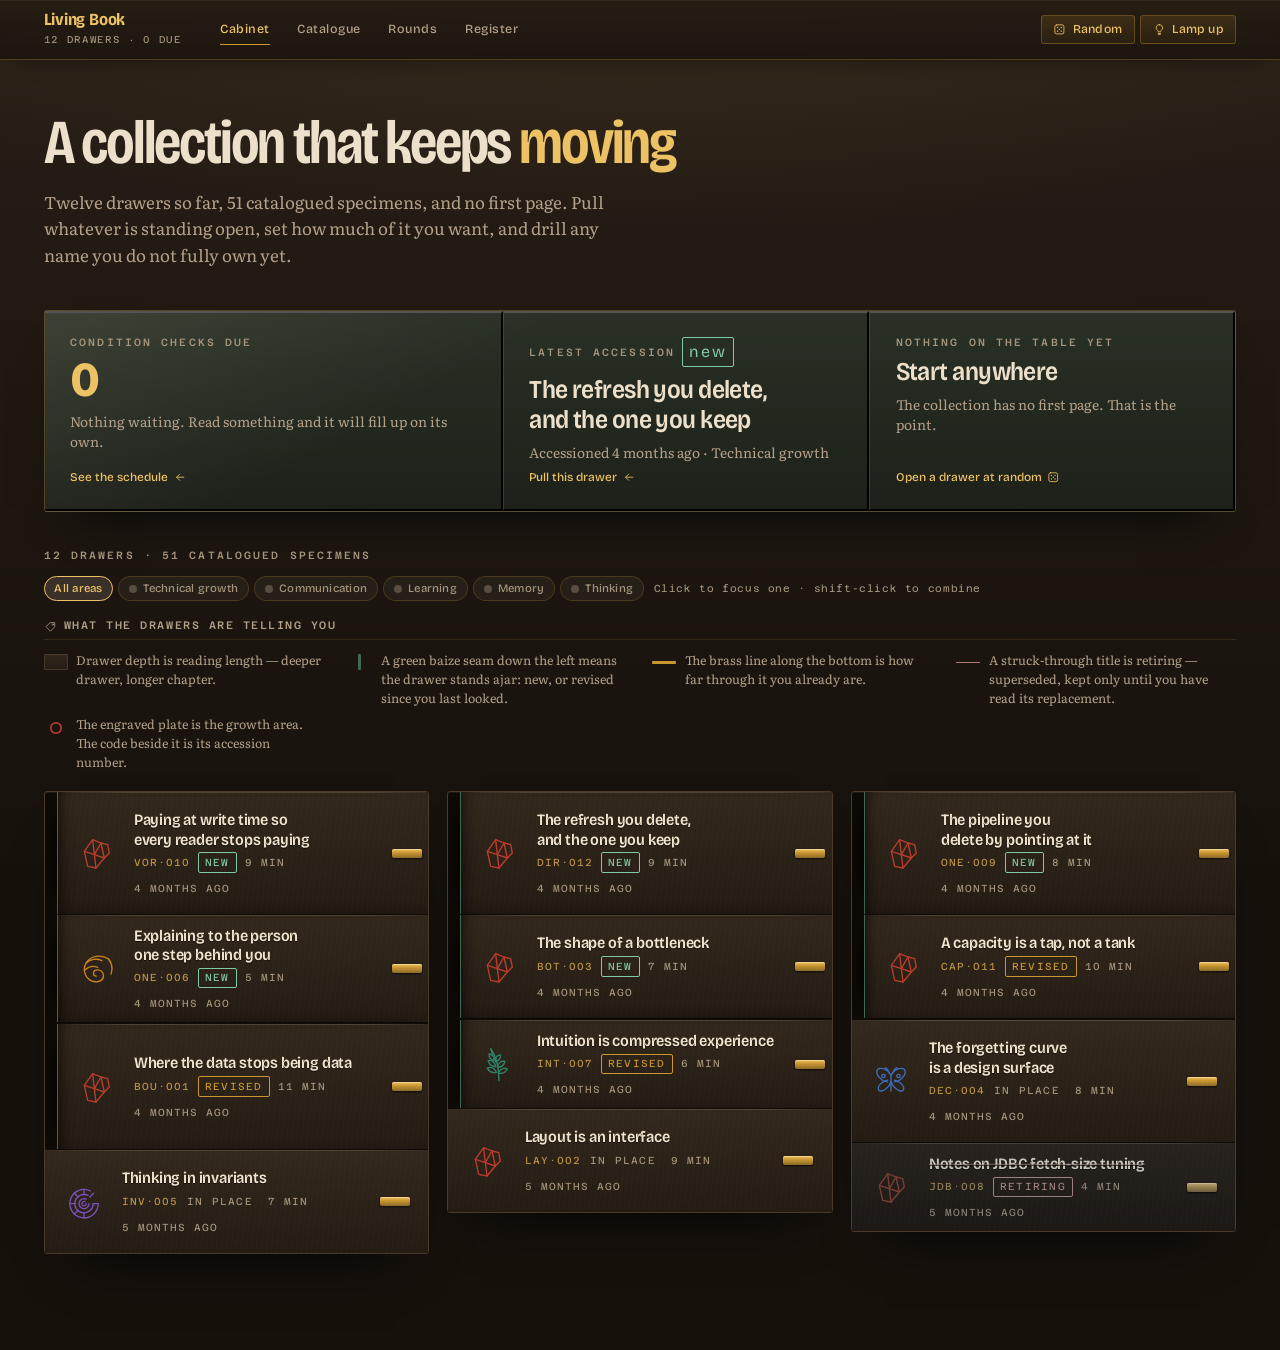
==== index.html @ c9370ec8 "Knowledge Cabinet: the living book, published A personal book that never finishes: chapters arrive a" ====
<!doctype html>
<html lang="en">
<head>
<meta charset="utf-8">
<meta name="viewport" content="width=device-width, initial-scale=1, viewport-fit=cover">
<title>Living Book — a collection that keeps moving</title>
<meta name="description" content="A personal cabinet of concepts: chapters arrive and retire, extent is a dial, every term opens its catalogue entry, and what you read comes back for a condition check.">
<meta name="color-scheme" content="dark light">
<meta name="theme-color" content="#1a1109">
<link rel="manifest" href="manifest.webmanifest">
<link rel="icon" href="icons/icon-192.png" sizes="192x192" type="image/png">
<link rel="apple-touch-icon" href="icons/apple-touch-icon.png">
<meta name="apple-mobile-web-app-capable" content="yes">
<meta name="apple-mobile-web-app-status-bar-style" content="black-translucent">
<meta name="apple-mobile-web-app-title" content="Cabinet">
<link rel="preload" href="fonts/bricolage-normal-300_800.woff2" as="font" type="font/woff2" crossorigin>
<link rel="preload" href="fonts/literata-normal-300_700.woff2" as="font" type="font/woff2" crossorigin>
<link rel="stylesheet" href="fonts/fonts.css">
<link rel="stylesheet" href="cabinet.css">
</head>
<body>
<!--
THESIS: A personal collection where the pleasure is pulling a drawer and finding queueing theory filed beside memory research; it refuses the reading-app arrangement of a left-rail contents list beside a cream essay column.
OWN-WORLD: Walnut cabinetwork with flush drawers and brass hairline fittings, baize-green linings that only show when a drawer is open, authored specimen plates per growth area, and one warm ivory reading table that is the only light surface in the room.
STORY: She sees what arrived and what is due for a condition check, pulls a drawer, and it comes to rest on the table at reading width; she sets the extent, drills any specimen name into its catalogue entry, and files it for the next round.
FIRST VIEWPORT: Brass rail across the head; a glass vitrine of three unequal bays holding rounds due, latest accession, and where she stopped; beneath it the cabinet wall of flush drawers of unequal depth, the newest standing half-open on their baize.
FORM: Cabinet of curiosities, candidate 7 of the grounded list, seed key 4781c692.
FINISH: unreviewed and undocumented is unfinished; this build ends with the finish review, the verdict, and DESIGN.md
-->

<svg class="sprite" aria-hidden="true" focusable="false">
  <defs>
    <symbol id="sp-tech" viewBox="0 0 48 48">
      <path d="M14 40 L10 22 L20 8 L30 12 L34 30 L24 42 Z"/>
      <path d="M20 8 L22 26 L34 30"/><path d="M22 26 L10 22"/><path d="M22 26 L24 42"/>
      <path d="M30 12 L22 26"/><path d="M34 30 L40 24 L38 14 L30 12"/>
    </symbol>
    <symbol id="sp-comm" viewBox="0 0 48 48">
      <path d="M39 12c-9-6-22-4-27 5s0 20 9 22c7 1.6 12-2 12-7 0-4.4-3.4-7-7-7-3 0-5 1.8-5 4.2 0 2 1.5 3.4 3.3 3.4"/>
      <path d="M39 12c4 5 5 12 3 18"/>
      <path d="M12 17c5-5 13-6 19-3"/>
      <path d="M11 25c4-4 10-5 15-3"/>
    </symbol>
    <symbol id="sp-learn" viewBox="0 0 48 48">
      <path d="M24 44C24 30 22 16 14 6"/>
      <path d="M21 34c-5 1-9-1-11-5 4-2 8-1 11 5Z"/>
      <path d="M20 27c-5 0-8-3-9-7 4-1 8 1 9 7Z"/>
      <path d="M18 20c-4-1-6-4-6-8 4 0 7 3 6 8Z"/>
      <path d="M23 35c5 1 9-1 11-5-4-2-8-1-11 5Z"/>
      <path d="M22 28c5 0 8-3 9-7-4-1-8 1-9 7Z"/>
      <path d="M20 21c4-1 6-4 6-8-4 0-7 3-6 8Z"/>
      <path d="M14 6c1.5 2 2 4.5 1.6 7"/>
    </symbol>
    <symbol id="sp-mem" viewBox="0 0 48 48">
      <path d="M24 16v20"/>
      <path d="M24 17c-3-6-9-9-14-8-3 .6-4 4-2 8 2.4 4.8 8 8 12 8"/>
      <path d="M24 25c-2.6 6-7 10-11 11-3 .8-5-1.6-4-5 1-3.4 6-7 11-8"/>
      <path d="M24 17c3-6 9-9 14-8 3 .6 4 4 2 8-2.4 4.8-8 8-12 8"/>
      <path d="M24 25c2.6 6 7 10 11 11 3 .8 5-1.6 4-5-1-3.4-6-7-11-8"/>
      <path d="M22 14c-1-3-3-5-5-6M26 14c1-3 3-5 5-6"/>
      <circle cx="15" cy="18" r="2"/><circle cx="33" cy="18" r="2"/>
    </symbol>
    <symbol id="sp-think" viewBox="0 0 48 48">
      <path d="M41 26a17 17 0 1 1-9.6-15.3"/>
      <path d="M35 26a11 11 0 1 1-6.2-9.9"/>
      <path d="M30 26a6 6 0 1 1-3.4-5.4"/>
      <path d="M26.6 26a2.6 2.6 0 1 1-1.5-2.3"/>
      <path d="M24 9v6M35.5 13.5 31 18M41 26h-6M24 43v-6M12.5 38.5 17 34M7 26h6M12.5 13.5 17 18"/>
    </symbol>

    <symbol id="i-die" viewBox="0 0 24 24">
      <rect x="3.5" y="3.5" width="17" height="17" rx="3.5"/>
      <circle cx="8.5" cy="8.5" r="1.3" fill="currentColor" stroke="none"/>
      <circle cx="15.5" cy="8.5" r="1.3" fill="currentColor" stroke="none"/>
      <circle cx="12" cy="12" r="1.3" fill="currentColor" stroke="none"/>
      <circle cx="8.5" cy="15.5" r="1.3" fill="currentColor" stroke="none"/>
      <circle cx="15.5" cy="15.5" r="1.3" fill="currentColor" stroke="none"/>
    </symbol>
    <symbol id="i-loupe" viewBox="0 0 24 24">
      <circle cx="10.5" cy="10.5" r="6.5"/><path d="M15.4 15.4 20.5 20.5"/>
    </symbol>
    <symbol id="i-lamp" viewBox="0 0 24 24">
      <path d="M12 3a6 6 0 0 0-3.4 11c.6.4 1 1.1 1 1.9v.6h4.8v-.6c0-.8.4-1.5 1-1.9A6 6 0 0 0 12 3Z"/>
      <path d="M9.6 19.5h4.8M10.4 21.5h3.2"/>
    </symbol>
    <symbol id="i-close" viewBox="0 0 24 24"><path d="M5.5 5.5 18.5 18.5M18.5 5.5 5.5 18.5"/></symbol>
    <symbol id="i-back" viewBox="0 0 24 24"><path d="M19 12H5M11 6 5 12l6 6"/></symbol>
    <symbol id="i-pin" viewBox="0 0 24 24">
      <path d="M9 3.5h6l-1 5 3.5 3.5-6 .5-.5 8-.5-8-6-.5L8 8.5Z"/>
    </symbol>
    <symbol id="i-thread" viewBox="0 0 24 24">
      <circle cx="5.5" cy="6" r="2.2"/><circle cx="18.5" cy="10" r="2.2"/><circle cx="9" cy="18.5" r="2.2"/>
      <path d="M7.6 6.8 16.5 9.4M17.5 12l-7 5M8 16.4 6.2 8.2"/>
    </symbol>
    <symbol id="i-check" viewBox="0 0 24 24"><path d="M4.5 12.5 9.5 17.5 19.5 6.5"/></symbol>
    <symbol id="i-plus" viewBox="0 0 24 24"><path d="M12 5v14M5 12h14"/></symbol>
    <symbol id="i-tag" viewBox="0 0 24 24">
      <path d="M11.6 3.5H20.5v8.9l-9 9L2.6 12.5Z"/><circle cx="16.6" cy="7.4" r="1.6"/>
    </symbol>
  </defs>
</svg>

<a class="skip" href="#stage">Skip to the collection</a>

<div class="room" id="room">
  <header class="rail">
    <div class="rail-mark">
      <span class="rail-title">Living Book</span>
      <span class="rail-sub" id="railSub">private collection</span>
    </div>
    <nav class="rail-cases" aria-label="Cases">
      <button class="plate" data-view="case" aria-current="true">Cabinet</button>
      <button class="plate" data-view="catalogue">Catalogue</button>
      <button class="plate" data-view="rounds">Rounds<span class="plate-count" id="dueBadge" hidden></span></button>
      <button class="plate" data-view="register">Register</button>
    </nav>
    <div class="rail-tools">
      <button class="tool" id="randomBtn" title="Open a drawer at random">
        <svg class="ic"><use href="#i-die"></use></svg><span>Random</span>
      </button>
      <button class="tool" id="lampBtn" title="Raise the lamp: brightens the room and lifts cabinet text for longer sessions" aria-pressed="false">
        <svg class="ic"><use href="#i-lamp"></use></svg><span id="lampLabel">Lamp up</span>
      </button>
    </div>
  </header>

  <main id="stage" tabindex="-1">
    <section class="view" id="view-case" data-view="case"></section>
    <section class="view" id="view-table" data-view="table" hidden></section>
    <section class="view" id="view-catalogue" data-view="catalogue" hidden></section>
    <section class="view" id="view-rounds" data-view="rounds" hidden></section>
    <section class="view" id="view-register" data-view="register" hidden></section>
  </main>
</div>

<div class="loupe" id="loupe" hidden role="toolbar" aria-label="Selection actions">
  <button data-act="drill"><svg class="ic"><use href="#i-loupe"></use></svg>Drill down</button>
  <button data-act="round"><svg class="ic"><use href="#i-pin"></use></svg>Add to rounds</button>
</div>

<aside class="slip" id="slip" hidden aria-label="Catalogue entry" role="dialog" aria-modal="true"></aside>
<div class="slip-veil" id="slipVeil" hidden></div>

<div class="toast" id="toast" role="status" aria-live="polite" hidden></div>

<script src="content.js"></script>
<script src="figures.js"></script>
<script src="app.js"></script>
<script>
/* Offline shell. Service workers need a secure context, so this is a no-op on
   plain http — the book still works, it just is not installable there. */
if ('serviceWorker' in navigator && window.isSecureContext) {
  window.addEventListener('load', function () {
    navigator.serviceWorker.register('sw.js').catch(function () {});
  });
}
</script>
</body>
</html>
---- fonts/fonts.css ----
/* Self-hosted so the world keeps its lettering offline and over file://.
   Bricolage Grotesque, Literata, Azeret Mono - all SIL Open Font License 1.1.
   Latin subset only; sourced from Google Fonts. */

@font-face{font-family: 'Bricolage Grotesque'; font-style: normal; font-weight: 300 800; font-stretch: 75% 100%; font-display: swap; src: url('bricolage-normal-300_800.woff2') format('woff2'); unicode-range: U+0000-00FF, U+0131, U+0152-0153, U+02BB-02BC, U+02C6, U+02DA, U+02DC, U+0304, U+0308, U+0329, U+2000-206F, U+20AC, U+2122, U+2191, U+2193, U+2212, U+2215, U+FEFF, U+FFFD;}
@font-face{font-family: 'Literata'; font-style: italic; font-weight: 400 600; font-display: swap; src: url('literata-italic-400_600.woff2') format('woff2'); unicode-range: U+0000-00FF, U+0131, U+0152-0153, U+02BB-02BC, U+02C6, U+02DA, U+02DC, U+0304, U+0308, U+0329, U+2000-206F, U+20AC, U+2122, U+2191, U+2193, U+2212, U+2215, U+FEFF, U+FFFD;}
@font-face{font-family: 'Literata'; font-style: normal; font-weight: 300 700; font-display: swap; src: url('literata-normal-300_700.woff2') format('woff2'); unicode-range: U+0000-00FF, U+0131, U+0152-0153, U+02BB-02BC, U+02C6, U+02DA, U+02DC, U+0304, U+0308, U+0329, U+2000-206F, U+20AC, U+2122, U+2191, U+2193, U+2212, U+2215, U+FEFF, U+FFFD;}
@font-face{font-family: 'Azeret Mono'; font-style: normal; font-weight: 300; font-display: swap; src: url('azeret-normal-300.woff2') format('woff2'); unicode-range: U+0000-00FF, U+0131, U+0152-0153, U+02BB-02BC, U+02C6, U+02DA, U+02DC, U+0304, U+0308, U+0329, U+2000-206F, U+20AC, U+2122, U+2191, U+2193, U+2212, U+2215, U+FEFF, U+FFFD;}
@font-face{font-family: 'Azeret Mono'; font-style: normal; font-weight: 400; font-display: swap; src: url('azeret-normal-400.woff2') format('woff2'); unicode-range: U+0000-00FF, U+0131, U+0152-0153, U+02BB-02BC, U+02C6, U+02DA, U+02DC, U+0304, U+0308, U+0329, U+2000-206F, U+20AC, U+2122, U+2191, U+2193, U+2212, U+2215, U+FEFF, U+FFFD;}
@font-face{font-family: 'Azeret Mono'; font-style: normal; font-weight: 500; font-display: swap; src: url('azeret-normal-500.woff2') format('woff2'); unicode-range: U+0000-00FF, U+0131, U+0152-0153, U+02BB-02BC, U+02C6, U+02DA, U+02DC, U+0304, U+0308, U+0329, U+2000-206F, U+20AC, U+2122, U+2191, U+2193, U+2212, U+2215, U+FEFF, U+FFFD;}
@font-face{font-family: 'Azeret Mono'; font-style: normal; font-weight: 700; font-display: swap; src: url('azeret-normal-700.woff2') format('woff2'); unicode-range: U+0000-00FF, U+0131, U+0152-0153, U+02BB-02BC, U+02C6, U+02DA, U+02DC, U+0304, U+0308, U+0329, U+2000-206F, U+20AC, U+2122, U+2191, U+2193, U+2212, U+2215, U+FEFF, U+FFFD;}
---- cabinet.css ----
/* Living Book — the cabinet.
   Walnut carcass, brass fittings, baize linings, one ivory reading table. */

/* ── 1. Tokens ─────────────────────────────────────────────────────────── */
:root {
  --cab:        #221a13;
  --cab-deep:   #17110c;
  --cab-face-1: #33281d;
  --cab-face-2: #292017;
  --cab-edge:   #4a3a29;
  --reveal:     #0f0b07;
  --baize:      #2f4c3c;
  --baize-lit:  #3f6853;

  --brass:      #c9962f;
  --brass-lit:  #edc264;
  --brass-dim:  #8a6a2a;
  --brass-label:#bd9445;

  --ivory:      #f4ece0;
  --ivory-2:    #e9dece;
  --ivory-3:    #dbcdb7;
  --ink:        #241d14;
  --ink-2:      #5f5445;
  --ink-3:      #6f6555;

  --on-cab:     #ece0cb;
  --on-cab-2:   #b3a08a;
  --on-cab-3:   #a5947d;

  --a-tech: #c8402f;  --a-tech-t: #8f2a1d;
  --a-comm: #d98a1f;  --a-comm-t: #8a5507;
  --a-learn:#2e8f74;  --a-learn-t:#1d6151;
  --a-mem:  #3f74c8;  --a-mem-t:  #2b4f8c;
  --a-think:#8455c9;  --a-think-t:#5b3691;

  --sans: "Bricolage Grotesque", "Trebuchet MS", system-ui, sans-serif;
  --read: "Literata", Georgia, "Times New Roman", serif;
  --mono: "Azeret Mono", ui-monospace, "Cascadia Mono", Consolas, monospace;

  --lamp: 0;                        /* room light, 0..1 */
  --e-out: cubic-bezier(.16,.84,.3,1);
  --e-drawer: cubic-bezier(.2,.9,.25,1);

  --rail-h: 60px;
  --pad: clamp(1rem, 3.4vw, 2.75rem);
}

* { box-sizing: border-box; }
[hidden] { display: none !important; }
html, body { margin: 0; padding: 0; }
html { -webkit-text-size-adjust: 100%; }

body {
  background: var(--cab-deep);
  color: var(--on-cab);
  font-family: var(--sans);
  font-size: 16px;
  line-height: 1.5;
  -webkit-font-smoothing: antialiased;
  text-rendering: optimizeLegibility;
  overflow-x: hidden;
}

.sprite { position: absolute; width: 0; height: 0; overflow: hidden; }
svg use, .sprite symbol { }
.ic { width: 1.05em; height: 1.05em; fill: none; stroke: currentColor; stroke-width: 1.6; stroke-linecap: round; stroke-linejoin: round; flex: none; }
.plate-spec { fill: none; stroke: currentColor; stroke-width: 1.5; stroke-linecap: round; stroke-linejoin: round; }
.sr { position: absolute; width: 1px; height: 1px; overflow: hidden; clip: rect(0 0 0 0); white-space: nowrap; }
.skip {
  position: fixed; top: -100px; left: 12px; z-index: 90;
  background: var(--brass); color: #1c1409; padding: .6rem 1rem; border-radius: 2px;
  font: 600 .85rem/1 var(--sans);
}
.skip:focus { top: 12px; }

:where(button, a, input, [tabindex]):focus-visible {
  outline: 2px solid var(--brass-lit);
  outline-offset: 2px;
  border-radius: 2px;
}

/* Lamp up: the room brightens and the cabinet text lifts for longer sessions. */
.lamp-up .drawer { background: linear-gradient(180deg, #3b2e21 0%, #302518 62%, #291f16 100%); }
.lamp-up .drawer-title { color: #fbf0dc; }
.lamp-up .drawer-meta { color: #bcab92; }
.lamp-up .bay { background: linear-gradient(168deg, rgba(63,104,83,.30), rgba(47,76,60,.20)); }
.lamp-up .card { filter: saturate(1.04); }

/* ── 2. The room ───────────────────────────────────────────────────────── */
.room {
  min-height: 100dvh;
  background:
    radial-gradient(120% 62% at 50% -12%, rgba(233,196,120,calc(.10 + var(--lamp) * .16)) 0%, transparent 62%),
    linear-gradient(180deg, #2a2017 0%, var(--cab) 26%, var(--cab-deep) 100%);
  background-attachment: fixed;
}

/* Brass rail across the head */
.rail {
  position: sticky; top: 0; z-index: 40;
  display: flex; align-items: center; gap: clamp(.75rem, 2vw, 2rem);
  min-height: var(--rail-h);
  padding: 0 var(--pad);
  background: linear-gradient(180deg, rgba(38,29,20,.94), rgba(26,20,14,.9));
  backdrop-filter: blur(9px) saturate(1.1);
  border-bottom: 1px solid rgba(201,150,47,.28);
  box-shadow: 0 1px 0 rgba(255,225,175,.06) inset, 0 10px 26px -18px rgba(0,0,0,.9);
}
.rail-mark { display: flex; flex-direction: column; line-height: 1.05; flex: none; }
.rail-title {
  font: 700 1.06rem/1 var(--sans);
  font-variation-settings: "wdth" 88;
  letter-spacing: -.012em;
  color: var(--brass-lit);
}
.rail-sub { font: 400 .62rem/1.4 var(--mono); letter-spacing: .17em; text-transform: uppercase; color: var(--on-cab-3); margin-top: .3rem; }

.rail-cases { display: flex; gap: 2px; margin-inline-end: auto; overflow-x: auto; scrollbar-width: none; }
.rail-cases::-webkit-scrollbar { display: none; }
.plate {
  position: relative;
  appearance: none; border: 0; background: transparent; cursor: pointer;
  padding: .55rem .8rem;
  font: 500 .78rem/1 var(--sans); letter-spacing: .04em;
  color: var(--on-cab-2);
  white-space: nowrap;
  transition: color .18s var(--e-out);
}
.plate::after {
  content: ""; position: absolute; left: .8rem; right: .8rem; bottom: -1px; height: 2px;
  background: var(--brass); transform: scaleX(0); transform-origin: left;
  transition: transform .3s var(--e-out);
}
.plate:hover { color: var(--on-cab); }
.plate[aria-current="true"] { color: var(--brass-lit); }
.plate[aria-current="true"]::after { transform: scaleX(1); }
.plate-count {
  display: inline-block; min-width: 1.35em; margin-left: .42em; padding: .1em .35em;
  border-radius: 999px; background: var(--a-tech); color: #fff;
  font: 500 .62rem/1.5 var(--mono); text-align: center; vertical-align: .08em;
}

.rail-tools { display: flex; gap: .35rem; flex: none; }
.tool {
  display: inline-flex; align-items: center; gap: .42rem;
  appearance: none; cursor: pointer;
  padding: .44rem .72rem;
  background: linear-gradient(180deg, rgba(201,150,47,.16), rgba(201,150,47,.06));
  border: 1px solid rgba(201,150,47,.34);
  border-radius: 3px;
  color: var(--brass-lit);
  font: 500 .76rem/1 var(--sans); letter-spacing: .02em;
  transition: background .2s var(--e-out), border-color .2s var(--e-out), transform .2s var(--e-out);
}
.tool:hover { background: linear-gradient(180deg, rgba(201,150,47,.3), rgba(201,150,47,.13)); border-color: rgba(237,194,100,.6); }
.tool:active { transform: translateY(1px); }
.tool[aria-pressed="true"] { background: linear-gradient(180deg, var(--brass), var(--brass-dim)); color: #1e1608; border-color: var(--brass-lit); }

#stage { display: block; }
#stage:focus { outline: none; }
.view { padding: clamp(1.6rem, 4vw, 3.2rem) var(--pad) clamp(4rem, 8vw, 6rem); }

/* Shared headings */
.room-head { max-width: 1320px; margin: 0 auto clamp(1.6rem, 3.4vw, 2.6rem); }
.room-title {
  margin: 0;
  font: 600 clamp(2.1rem, 5vw, 3.9rem)/1.02 var(--sans);
  font-variation-settings: "wdth" 84, "opsz" 72;
  letter-spacing: -.035em;
  color: var(--on-cab);
  text-wrap: balance;
}
.room-title em { font-style: normal; color: var(--brass-lit); }
.room-lede {
  margin: .9rem 0 0; max-width: 58ch;
  font: 400 clamp(.95rem, .3vw + .88rem, 1.06rem)/1.55 var(--read);
  color: var(--on-cab-2);
  text-wrap: pretty;
}
.eng {
  font: 500 .66rem/1 var(--mono); letter-spacing: .2em; text-transform: uppercase;
  color: var(--on-cab-3);
}

/* ── 3. The vitrine (three unequal bays) ───────────────────────────────── */
.vitrine {
  max-width: 1320px; margin: 0 auto clamp(1.4rem, 3vw, 2.4rem);
  display: grid; grid-template-columns: 1.25fr 1fr 1fr;
  background:
    linear-gradient(150deg, rgba(255,240,214,.09) 0%, rgba(255,240,214,0) 34%),
    linear-gradient(180deg, rgba(63,104,83,.30), rgba(30,48,39,.42));
  border: 1px solid rgba(201,150,47,.3);
  border-radius: 3px;
  box-shadow:
    0 1px 0 rgba(255,232,190,.13) inset,
    0 26px 46px -30px rgba(0,0,0,.95);
  overflow: hidden;
}
.bay {
  position: relative;
  padding: clamp(1rem, 2.2vw, 1.55rem) clamp(1rem, 2.2vw, 1.6rem);
  border-left: 1px solid rgba(201,150,47,.22);
  display: flex; flex-direction: column; gap: .55rem;
  min-height: 148px;
  text-align: left;
}
.bay:first-child { border-left: 0; }
button.bay { appearance: none; background: transparent; color: inherit; font: inherit; cursor: pointer; transition: background .22s var(--e-out); }
button.bay:hover { background: rgba(255,240,214,.055); }
.bay-label { display: flex; align-items: center; gap: .45rem; }
.bay-big {
  margin: 0;
  font: 600 clamp(1.28rem, 2vw, 1.72rem)/1.14 var(--sans);
  font-variation-settings: "wdth" 90;
  letter-spacing: -.022em; color: var(--on-cab);
  text-wrap: balance;
}
.bay-note { margin: 0; font: 400 .86rem/1.45 var(--read); color: var(--on-cab-2); }
.bay-act { margin-top: auto; font: 500 .74rem/1 var(--sans); color: var(--brass-lit); display: inline-flex; align-items: center; gap: .35rem; }
button.bay:hover .bay-act { color: #f6d894; }
.bay-due { font: 600 2.9rem/1 var(--mono); color: var(--brass-lit); letter-spacing: -.04em; }

/* ── 4. The cabinet wall ───────────────────────────────────────────────── */
.wall-head {
  max-width: 1320px; margin: 0 auto .9rem;
  display: flex; align-items: baseline; justify-content: space-between; gap: 1rem; flex-wrap: wrap;
}
.filters { display: flex; gap: .3rem; flex-wrap: wrap; }
.chip {
  appearance: none; cursor: pointer;
  display: inline-flex; align-items: center; gap: .4rem;
  padding: .34rem .62rem;
  background: rgba(255,240,214,.045);
  border: 1px solid rgba(201,150,47,.22);
  border-radius: 999px;
  color: var(--on-cab-2);
  font: 500 .71rem/1 var(--sans); letter-spacing: .02em;
  transition: background .2s var(--e-out), color .2s var(--e-out), border-color .2s var(--e-out);
}
.chip .dot { width: .5rem; height: .5rem; border-radius: 50%; background: currentColor; flex: none; }
.chip:hover { background: rgba(255,240,214,.1); }
.chip[aria-pressed="true"] { border-color: currentColor; background: rgba(255,240,214,.13); }
.chip[aria-pressed="false"] { color: var(--on-cab-3) !important; }
.chip[aria-pressed="false"] .dot { opacity: .4; }
.chip-all { color: var(--on-cab-2); font-variant-caps: normal; }
.chip-all[aria-pressed="true"] { color: var(--brass-lit); border-color: currentColor; }
.filter-hint {
  align-self: center; margin-left: .3rem;
  font: 400 .64rem/1.4 var(--mono); letter-spacing: .06em; color: var(--on-cab-3);
}

/* The key: what the cabinet's own vocabulary means */
.key { max-width: 1320px; margin: 0 auto .9rem; }
.key summary {
  display: inline-flex; align-items: center; gap: .45rem; cursor: pointer; width: fit-content;
  padding: .35rem .1rem;
  font: 500 .68rem/1 var(--mono); letter-spacing: .14em; text-transform: uppercase;
  color: var(--on-cab-3);
  transition: color .18s var(--e-out);
}
.key summary:hover { color: var(--brass-lit); }
.key summary::-webkit-details-marker { display: none; }
.key[open] summary { color: var(--on-cab-2); }
.key-grid {
  display: grid; grid-template-columns: repeat(auto-fit, minmax(17rem, 1fr));
  gap: .5rem 1.5rem; padding: .7rem 0 .3rem;
  border-top: 1px solid rgba(201,150,47,.16);
  animation: rise .3s var(--e-out) both;
}
.key-grid span {
  display: grid; grid-template-columns: 1.5rem 1fr; align-items: start; gap: .55rem;
  font: 400 .78rem/1.5 var(--read); color: var(--on-cab-2);
}
.key-grid i { display: block; margin-top: .42rem; height: 10px; border-radius: 1px; }
.k-depth  { background: linear-gradient(180deg, var(--cab-face-1), #241b13); box-shadow: inset 0 0 0 1px var(--cab-edge); height: 16px !important; margin-top: .2rem !important; }
.k-baize  { background: var(--baize-lit); width: 3px; height: 16px !important; margin: .2rem auto 0 !important; }
.k-read   { background: var(--brass); height: 3px !important; margin-top: .62rem !important; }
.k-strike { background: none !important; border-top: 1px solid rgba(201,143,134,.85); height: 0 !important; margin-top: .68rem !important; }
.k-plate  { background: none !important; box-shadow: inset 0 0 0 1.5px var(--a-tech); border-radius: 50% !important; height: 12px !important; width: 12px; margin: .38rem auto 0 !important; }

.wall {
  max-width: 1320px; margin: 0 auto;
  display: grid; grid-template-columns: repeat(3, 1fr); gap: 0 clamp(.6rem, 1.4vw, 1.1rem);
  align-items: start;
}
.stack {
  border: 1px solid var(--cab-edge);
  border-radius: 3px;
  background: var(--reveal);
  overflow: hidden;
  box-shadow: 0 30px 54px -34px rgba(0,0,0,1), 0 1px 0 rgba(255,228,180,.07) inset;
}

.drawer {
  position: relative; display: block; width: 100%; text-align: left;
  appearance: none; cursor: pointer;
  border: 0; border-top: 1px solid var(--reveal);
  padding: 0;
  background: linear-gradient(180deg, var(--cab-face-1) 0%, var(--cab-face-2) 62%, #241b13 100%);
  color: var(--on-cab);
  transition: transform .42s var(--e-drawer), box-shadow .42s var(--e-drawer), filter .3s var(--e-out);
  will-change: transform;
}
.drawer:first-child { border-top: 0; }
.drawer::before { /* grain */
  content: ""; position: absolute; inset: 0; pointer-events: none; opacity: .5;
  background: repeating-linear-gradient(96deg, rgba(255,225,180,.028) 0 1px, transparent 1px 5px);
}
.drawer::after { /* top light catch */
  content: ""; position: absolute; left: 0; right: 0; top: 0; height: 1px;
  background: linear-gradient(90deg, transparent, rgba(255,231,186,.16) 18%, rgba(255,231,186,.16) 82%, transparent);
}
.drawer:hover, .drawer:focus-visible {
  transform: translateZ(0) translateX(6px);
  box-shadow: -14px 0 22px -14px rgba(0,0,0,.95);
  filter: brightness(1.1);
}
.drawer-in {
  display: grid; grid-template-columns: 44px 1fr auto; align-items: center; gap: .85rem;
  padding: clamp(.85rem, 1.5vw, 1.15rem) clamp(.9rem, 1.6vw, 1.2rem);
}
.drawer.deep .drawer-in { padding-block: clamp(1.35rem, 2.3vw, 1.95rem); }
.drawer.shallow .drawer-in { padding-block: .68rem; }

.spec { width: 40px; height: 40px; opacity: .92; }
.drawer-body { min-width: 0; }
.drawer-title, .drawer-body, .bay-big, .bay-note, .lc-rows > div > * { display: block; }
.drawer-title {
  margin: 0 0 .22rem;
  font: 600 clamp(.98rem, 1.05vw, 1.1rem)/1.22 var(--sans);
  font-variation-settings: "wdth" 92;
  letter-spacing: -.012em;
  color: #f0e4cf;
  text-shadow: 0 1px 0 rgba(0,0,0,.6), 0 -1px 0 rgba(255,232,190,.07);
  text-wrap: balance;
}
.drawer-meta { display: flex; align-items: center; gap: .5rem; flex-wrap: wrap; font: 400 .64rem/1.5 var(--mono); letter-spacing: .1em; text-transform: uppercase; color: var(--on-cab-3); }
.acc { color: var(--brass-label); }
.drawer-state {
  padding: .1rem .38rem; border-radius: 2px; letter-spacing: .12em;
  border: 1px solid currentColor;
}
.st-new      { color: #7fc9a4; }
.st-evolving { color: var(--brass); }
.st-retiring { color: #c98f86; }
.st-live     { color: var(--on-cab-3); border-color: transparent; padding-left: 0; }

.pull {
  width: 30px; height: 9px; border-radius: 2px; flex: none;
  background: linear-gradient(180deg, var(--brass-lit), var(--brass) 42%, var(--brass-dim));
  box-shadow: 0 1px 2px rgba(0,0,0,.7), 0 1px 0 rgba(255,240,205,.45) inset;
  transition: box-shadow .3s var(--e-out);
}
.drawer:hover .pull { box-shadow: 0 2px 7px rgba(237,194,100,.45), 0 1px 0 rgba(255,240,205,.6) inset; }

.drawer.open-ajar {
  transform: translateX(12px);
  box-shadow:
    -18px 0 26px -16px rgba(0,0,0,.95),
    inset 1px 0 0 var(--baize-lit),
    inset 9px 0 16px -9px rgba(0,0,0,.9);
}
.drawer.retiring { filter: saturate(.55) brightness(.86); }
.drawer.retiring .drawer-title { text-decoration: line-through; text-decoration-color: rgba(201,143,134,.6); text-decoration-thickness: 1px; }
.drawer-read {
  position: absolute; left: 0; bottom: 0; width: 100%; height: 2px; background: var(--brass);
  transform-origin: left; transform: scaleX(var(--read-frac, 0));
  transition: transform .5s var(--e-out);
}

/* ── 5. The reading table ──────────────────────────────────────────────── */
.table-wrap { max-width: 1320px; margin: 0 auto; }
.table-back {
  display: inline-flex; align-items: center; gap: .45rem;
  appearance: none; background: none; border: 0; cursor: pointer;
  color: var(--on-cab-2); font: 500 .78rem/1 var(--sans);
  padding: .4rem 0; margin-bottom: 1rem;
}
.table-back:hover { color: var(--brass-lit); }

.table {
  display: grid; grid-template-columns: 268px minmax(0, 1fr);
  gap: clamp(1.4rem, 3vw, 2.6rem);
  align-items: start;
  padding: clamp(1.5rem, 3.4vw, 3rem) clamp(1.2rem, 3vw, 3rem) clamp(2.6rem, 5vw, 4rem);
  background:
    radial-gradient(78% 46% at 50% -6%, rgba(255,244,222,.85), rgba(244,236,224,0) 70%),
    linear-gradient(178deg, var(--ivory) 0%, var(--ivory-2) 74%, var(--ivory-3) 100%);
  color: var(--ink);
  border-radius: 4px;
  border-top: 1px solid rgba(255,255,255,.75);
  box-shadow:
    0 42px 80px -44px rgba(0,0,0,1),
    0 3px 0 rgba(120,96,64,.28);
}

/* Label card, pinned to the table */
.labelcard {
  position: sticky; top: calc(var(--rail-h) + 20px);
  background: #fbf6ec;
  border: 1px solid var(--ivory-3);
  border-radius: 2px;
  padding: 1.15rem 1.15rem 1.25rem;
  box-shadow: 0 14px 26px -18px rgba(60,44,24,.6);
}
.labelcard .spec { width: 48px; height: 48px; margin-bottom: .5rem; }
.labelcard .lc-title {
  margin: 0 0 .55rem;
  font: 600 1.14rem/1.2 var(--sans);
  font-variation-settings: "wdth" 90;
  letter-spacing: -.02em; color: var(--ink);
  text-wrap: balance;
}
.lc-rows { margin: 0; font: 400 .72rem/1.7 var(--mono); color: var(--ink-3); }
.lc-rows div { display: flex; justify-content: space-between; gap: .6rem; border-top: 1px dotted var(--ivory-3); padding: .2rem 0; }
.lc-rows div:first-child { border-top: 0; }
.lc-rows b { font-weight: 500; color: var(--ink-2); text-transform: none; letter-spacing: 0; }
.lc-area { display: inline-flex; align-items: center; gap: .4rem; font: 500 .68rem/1 var(--mono); letter-spacing: .13em; text-transform: uppercase; margin-bottom: .7rem; }

/* Extent dial */
.extent { margin-top: 1.15rem; padding-top: 1rem; border-top: 1px solid var(--ivory-3); }
.extent > .eng { color: var(--ink-3); display: block; margin-bottom: .7rem; }
.dial { width: 100%; appearance: none; background: transparent; margin: 0 0 .55rem; height: 26px; cursor: pointer; }
.dial::-webkit-slider-runnable-track {
  height: 6px; border-radius: 3px; margin-top: 10px;
  background: linear-gradient(180deg, #cbbca4, #e6dcca);
  box-shadow: 0 1px 2px rgba(60,44,24,.35) inset;
}
.dial::-moz-range-track {
  height: 6px; border-radius: 3px;
  background: linear-gradient(180deg, #cbbca4, #e6dcca);
  box-shadow: 0 1px 2px rgba(60,44,24,.35) inset;
}
.dial::-webkit-slider-thumb {
  appearance: none; width: 22px; height: 26px; margin-top: 0; border-radius: 3px;
  background:
    repeating-linear-gradient(90deg, rgba(0,0,0,.16) 0 1px, transparent 1px 3px),
    linear-gradient(180deg, var(--brass-lit), var(--brass) 45%, var(--brass-dim));
  border: 1px solid #7d5f22;
  box-shadow: 0 2px 5px rgba(60,44,24,.5), 0 1px 0 rgba(255,244,214,.7) inset;
}
.dial::-moz-range-thumb {
  width: 20px; height: 24px; border-radius: 3px;
  background:
    repeating-linear-gradient(90deg, rgba(0,0,0,.16) 0 1px, transparent 1px 3px),
    linear-gradient(180deg, var(--brass-lit), var(--brass) 45%, var(--brass-dim));
  border: 1px solid #7d5f22;
  box-shadow: 0 2px 5px rgba(60,44,24,.5);
}
.detents { display: grid; gap: .1rem; }
.detent {
  appearance: none; background: none; border: 0; cursor: pointer; text-align: left;
  padding: .3rem .4rem; border-radius: 2px;
  display: grid; grid-template-columns: auto 1fr; gap: .5rem; align-items: baseline;
  color: var(--ink-3);
  transition: background .18s var(--e-out), color .18s var(--e-out);
}
.detent b { font: 500 .68rem/1.3 var(--mono); letter-spacing: .1em; text-transform: uppercase; }
.detent span { font: 400 .74rem/1.35 var(--read); }
.detent:hover { background: rgba(120,96,50,.09); color: var(--ink-2); }
.detent[aria-current="true"] { background: rgba(201,150,47,.18); color: var(--ink); }

/* Reading column: prose holds its measure, specimens use the whole table. */
.reading { max-width: 100%; }
.reading > h1, .reading > h2, .reading > p, .reading > ul,
.reading > .aside, .reading > pre, .reading > .prompt { max-width: 66ch; }
.reading > .figure { max-width: min(100%, 62rem); }
.reading .kicker-free { }
.reading h1 {
  margin: 0 0 .5rem;
  font: 600 clamp(1.95rem, 3.6vw, 3rem)/1.06 var(--sans);
  font-variation-settings: "wdth" 86, "opsz" 60;
  letter-spacing: -.035em; color: var(--ink);
  text-wrap: balance;
}
.reading .summary {
  margin: 0 0 2rem; padding-bottom: 1.5rem;
  border-bottom: 1px solid var(--ivory-3);
  font: 400 clamp(1.02rem, .4vw + .95rem, 1.18rem)/1.5 var(--read);
  color: var(--ink-2);
  text-wrap: pretty;
}
.reading h2 {
  margin: 2.9rem 0 .85rem;
  font: 600 clamp(1.22rem, 1.6vw, 1.5rem)/1.2 var(--sans);
  font-variation-settings: "wdth" 92;
  letter-spacing: -.022em; color: var(--ink);
  text-wrap: balance;
}
.reading p {
  margin: 0 0 1.15rem;
  font: 400 clamp(1.06rem, .38vw + .99rem, 1.2rem)/1.63 var(--read);
  font-variation-settings: "opsz" 16;
  color: #2b2317;
  text-wrap: pretty;
}
.reading ul { margin: 0 0 1.3rem; padding: 0; list-style: none; }
.reading ul li {
  position: relative; padding-left: 1.5rem; margin-bottom: .6rem;
  font: 400 clamp(1.02rem, .3vw + .96rem, 1.13rem)/1.58 var(--read); color: #2b2317;
}
.reading ul li::before {
  content: ""; position: absolute; left: .28rem; top: .68em; width: .42rem; height: .42rem;
  border: 1px solid var(--brass-dim); transform: rotate(45deg);
}
.reading .aside {
  margin: 1.8rem 0; padding: 1rem 0 1rem 1.2rem;
  border-left: 1px solid var(--brass-dim);
  font: italic 400 1rem/1.55 var(--read); color: var(--ink-2);
}
.reading pre {
  margin: 1.6rem 0; padding: 1.1rem 1.2rem; overflow-x: auto;
  background: #26201a; color: #ede2cf;
  border-radius: 3px;
  border: 1px solid #3a3128;
  box-shadow: 0 12px 24px -18px rgba(0,0,0,.9);
  font: 400 .82rem/1.65 var(--mono);
  -webkit-overflow-scrolling: touch;
}
.reading pre .cmt { color: #9d8f6f; }
.blk { animation: rise .38s var(--e-out) both; }
@keyframes rise { from { opacity: 0; transform: translateY(7px); } }

/* Inline concept references — importance encoded in the underline */
.term {
  appearance: none; background: none; border: 0; padding: 0; cursor: pointer;
  font: inherit; color: var(--t, var(--ink));
  text-decoration: underline;
  text-underline-offset: .17em;
  text-decoration-color: color-mix(in srgb, var(--t, var(--ink)) 42%, transparent);
  transition: background .16s var(--e-out), text-decoration-color .16s var(--e-out);
  border-radius: 2px;
}
.term.w1 { text-decoration-style: dotted; text-decoration-thickness: 1px; }
.term.w2 { text-decoration-thickness: 1px; }
.term.w3 { text-decoration-thickness: 2px; }
.term.w4 { text-decoration-thickness: 2.5px; font-weight: 600; font-variant-caps: all-small-caps; letter-spacing: .045em; }
.term:hover { background: rgba(201,150,47,.2); text-decoration-color: var(--t, var(--ink)); }

/* Condition-check prompt */
.prompt {
  position: relative; margin: 2rem 0; padding: 1.3rem 1.35rem 1.2rem;
  background: #fdfaf3;
  border: 1px solid var(--ivory-3);
  border-radius: 2px;
  box-shadow: 0 16px 30px -22px rgba(60,44,24,.75);
}
.prompt::before {
  content: ""; position: absolute; top: -9px; left: 50%; width: 15px; height: 15px;
  transform: translateX(-50%) rotate(-14deg); border-radius: 50%;
  background: radial-gradient(circle at 35% 32%, var(--brass-lit), var(--brass-dim));
  box-shadow: 0 2px 4px rgba(60,44,24,.55);
}
.prompt .eng { color: var(--brass-label); }
.prompt .q { margin: .55rem 0 0; font: 500 1.06rem/1.45 var(--read); color: var(--ink); text-wrap: pretty; }
.prompt .a {
  margin: .9rem 0 0; padding-top: .9rem; border-top: 1px dotted var(--ivory-3);
  font: 400 .98rem/1.55 var(--read); color: var(--ink-2);
  animation: rise .3s var(--e-out) both;
}
.prompt-acts { display: flex; gap: .4rem; flex-wrap: wrap; margin-top: 1rem; }
.btn {
  appearance: none; cursor: pointer;
  padding: .48rem .85rem; border-radius: 3px;
  border: 1px solid rgba(120,96,50,.4);
  background: linear-gradient(180deg, #fdfaf4, #eee3d1);
  color: var(--ink);
  font: 500 .8rem/1 var(--sans); letter-spacing: .01em;
  transition: background .18s var(--e-out), transform .15s var(--e-out), border-color .18s var(--e-out);
}
.btn:hover { background: linear-gradient(180deg, #fffdf8, #e6d9c2); border-color: rgba(120,96,50,.7); }
.btn:active { transform: translateY(1px); }
.btn.brass {
  background: linear-gradient(180deg, var(--brass-lit), var(--brass) 55%, var(--brass-dim));
  border-color: #7d5f22; color: #1e1608;
  box-shadow: 0 1px 0 rgba(255,246,220,.6) inset;
}
.btn.brass:hover { background: linear-gradient(180deg, #f6d894, var(--brass-lit) 55%, var(--brass)); }
.btn[disabled] { opacity: .45; cursor: not-allowed; }
.btn-row { display: flex; gap: .45rem; flex-wrap: wrap; }

/* Figure vitrine on the table */
.figure {
  margin: 2.2rem 0;
  border: 1px solid var(--ivory-3);
  border-radius: 3px;
  background: linear-gradient(180deg, #fbf7ef, #f0e7d7);
  box-shadow: 0 1px 0 #fff inset, 0 18px 34px -26px rgba(60,44,24,.8);
  overflow: hidden;
}
.figure-glass { padding: 1.15rem 1.2rem .6rem; }
.figure figcaption {
  padding: .85rem 1.2rem 1rem; border-top: 1px solid var(--ivory-3);
  font: 400 .87rem/1.5 var(--read); color: var(--ink-2);
  background: rgba(219,205,183,.28);
}
.fig-ctl { display: flex; align-items: center; gap: .8rem; flex-wrap: wrap; margin-bottom: .95rem; }
.fig-ctl label { font: 500 .66rem/1 var(--mono); letter-spacing: .14em; text-transform: uppercase; color: var(--ink-3); }
.fig-ctl input[type=range] { flex: 1 1 150px; min-width: 120px; accent-color: var(--brass-dim); height: 22px; }
.fig-val { font: 500 .82rem/1 var(--mono); color: var(--ink); min-width: 6.2em; }
.fig-readout { display: flex; gap: 1.4rem; flex-wrap: wrap; margin-top: .9rem; }
.fig-readout div { display: flex; flex-direction: column; gap: .18rem; }
.fig-readout b { font: 500 1.16rem/1 var(--mono); color: var(--ink); letter-spacing: -.02em; }
.fig-readout span { font: 400 .63rem/1 var(--mono); letter-spacing: .12em; text-transform: uppercase; color: var(--ink-3); }
.figure svg { display: block; width: 100%; height: auto; }

/* Cross-reference slips at the foot of a chapter */
.xrefs { margin-top: 3rem; padding-top: 1.5rem; border-top: 1px solid var(--ivory-3); }
.xrefs h3 { margin: 0 0 .9rem; font: 500 .68rem/1 var(--mono); letter-spacing: .2em; text-transform: uppercase; color: var(--ink-3); }
.slips { display: flex; flex-wrap: wrap; gap: .45rem; }
.xslip {
  appearance: none; cursor: pointer; text-align: left;
  padding: .5rem .75rem; border-radius: 2px;
  background: color-mix(in srgb, var(--xc, #c9962f) 8%, #fbf6ec);
  border: 1px solid color-mix(in srgb, var(--xc, #c9962f) 28%, #dbcdb7);
  color: var(--ink);
  font: 500 .82rem/1.3 var(--sans);
  box-shadow: 0 6px 12px -10px rgba(60,44,24,.7);
  transition: transform .18s var(--e-out), box-shadow .18s var(--e-out);
}
.xslip small { display: block; font: 400 .64rem/1.5 var(--mono); letter-spacing: .1em; text-transform: uppercase; color: var(--ink-3); }
.xslip:hover { transform: translateY(-2px); box-shadow: 0 12px 18px -12px rgba(60,44,24,.75); }

/* Provenance: the sources a drawer was written from */
.prov { margin-top: 2.6rem; padding-top: 1.5rem; border-top: 1px solid var(--ivory-3); max-width: 66ch; }
.prov h3 { margin: 0 0 .9rem; font: 500 .68rem/1 var(--mono); letter-spacing: .2em; text-transform: uppercase; color: var(--ink-3); }
.prov-list { margin: 0; padding: 0; list-style: none; counter-reset: prov; }
.prov-list li {
  counter-increment: prov;
  display: grid; grid-template-columns: 1.9rem 1fr; gap: .1rem .5rem;
  padding: .6rem 0; border-bottom: 1px dotted var(--ivory-3);
}
.prov-list li::before {
  content: counter(prov, decimal-leading-zero);
  grid-column: 1; grid-row: 1;
  font: 400 .7rem/1.7 var(--mono); color: var(--brass-dim); letter-spacing: .06em;
}
.prov-list a, .prov-cite, .prov-note, .prov-host { grid-column: 2; }
.prov-list a {
  font: 500 .93rem/1.5 var(--read); color: var(--ink);
  text-decoration: underline; text-decoration-color: rgba(138,106,42,.45); text-underline-offset: 3px;
  text-wrap: pretty;
}
.prov-list a:hover { text-decoration-color: var(--brass-dim); }
.prov-note { font: 400 .82rem/1.55 var(--read); color: var(--ink-2); }
.prov-cite { font: 500 .93rem/1.5 var(--read); color: var(--ink); }
.prov-host { font: 400 .63rem/1.6 var(--mono); letter-spacing: .1em; text-transform: uppercase; color: var(--ink-3); }
.prov-foot { margin: .9rem 0 0; font: 400 .78rem/1.6 var(--read); color: var(--ink-3); }

.table-foot { display: flex; justify-content: space-between; gap: 1rem; flex-wrap: wrap; margin-top: 2.4rem; }

/* ── 6. Catalogue ──────────────────────────────────────────────────────── */
.cat-controls {
  max-width: 1320px; margin: 0 auto 1.6rem;
  display: flex; gap: 1.6rem; flex-wrap: wrap; align-items: flex-end;
}
.ctl-group { display: flex; flex-direction: column; gap: .45rem; }
.seg { display: inline-flex; border: 1px solid rgba(201,150,47,.34); border-radius: 3px; overflow: hidden; }
.seg button {
  appearance: none; cursor: pointer; border: 0; border-left: 1px solid rgba(201,150,47,.24);
  background: rgba(255,240,214,.04); color: var(--on-cab-2);
  padding: .46rem .78rem; font: 500 .74rem/1 var(--sans); letter-spacing: .02em;
  transition: background .18s var(--e-out), color .18s var(--e-out);
}
.seg button:first-child { border-left: 0; }
.seg button:hover { background: rgba(255,240,214,.1); color: var(--on-cab); }
.seg button[aria-pressed="true"] { background: linear-gradient(180deg, var(--brass), var(--brass-dim)); color: #1e1608; }

.cat-filters { max-width: 1320px; margin: 0 auto .8rem; }
.cat-note {
  max-width: min(1320px, 72ch); margin: 0 auto 1.5rem;
  font: 400 .86rem/1.6 var(--read); color: var(--on-cab-2); text-wrap: pretty;
}
.empty {
  max-width: 1320px; margin: 2rem auto; padding: 2rem 0;
  border-top: 1px solid rgba(201,150,47,.16);
  font: 400 .95rem/1.6 var(--read); color: var(--on-cab-3);
}

.cards {
  max-width: 1320px; margin: 0 auto;
  display: grid; grid-template-columns: repeat(auto-fill, minmax(14.5rem, 1fr));
  grid-auto-flow: dense; gap: .6rem; align-items: stretch;
}
.card {
  appearance: none; cursor: pointer; text-align: left;
  position: relative;
  display: flex; flex-direction: column; height: 100%;
  padding: .7rem .85rem .75rem;
  background: linear-gradient(178deg, color-mix(in srgb, var(--t) 7%, #fbf6ec), color-mix(in srgb, var(--t) 4%, #ebdfcc));
  border: 1px solid color-mix(in srgb, var(--t) 24%, #c9b99d);
  border-radius: 2px;
  color: var(--ink);
  box-shadow: 0 10px 20px -16px rgba(0,0,0,.95);
  transition: transform .22s var(--e-out), box-shadow .22s var(--e-out), filter .22s var(--e-out);
}
.card:hover { transform: translateY(-3px) rotate(-.35deg); box-shadow: 0 20px 30px -18px rgba(0,0,0,.95); }
.card-term {
  display: block; margin: .28rem 0 .3rem;
  font: 600 1rem/1.2 var(--sans); font-variation-settings: "wdth" 92;
  letter-spacing: -.015em; color: var(--ink);
  text-wrap: balance;
}
.card-kind { font: 500 .58rem/1 var(--mono); letter-spacing: .16em; text-transform: uppercase; color: var(--t); }
.card-short { display: block; font: 400 .8rem/1.42 var(--read); color: var(--ink-2); }
.card-mag { display: block; margin-top: .45rem; font: 400 .6rem/1 var(--mono); letter-spacing: .1em; color: var(--ink-3); }

/* encoding: SIZE — footprint carries the weight, on a grid so the rows still line up */
.cards.enc-size .card-term { font-size: calc(.86rem + var(--mag) * .95rem); line-height: 1.12; }
.cards.enc-size .card[data-tier="4"] { grid-column: span 2; grid-row: span 2; }
.cards.enc-size .card[data-tier="3"] { grid-column: span 2; }
.card-mag { margin-top: auto; padding-top: .45rem; }
/* encoding: LAMP */
.cards.enc-lamp .card {
  background: color-mix(in oklab, var(--ivory) calc(58% + var(--warm) * 42%), var(--cab-face-2));
  border-color: color-mix(in oklab, var(--t) calc(14% + var(--warm) * 46%), var(--ivory-3));
  box-shadow: 0 0 calc(var(--warm) * 30px) calc(var(--warm) * -6px) rgba(237,194,100,calc(var(--warm) * .55));
}
.cards.enc-lamp .card-term { color: color-mix(in oklab, var(--ink) calc(66% + var(--warm) * 34%), var(--ink-3)); }
.cards.enc-lamp .card:hover { background: var(--ivory); }
.cards.enc-lamp .card[data-warm="1"] { box-shadow: 0 0 0 1px rgba(237,194,100,.55), 0 10px 28px -12px rgba(237,194,100,.5); }
/* encoding: ENGRAVE */
.cards.enc-engrave .card-term {
  font-variation-settings: "wdth" calc(84 + var(--mag) * 22);
  font-weight: calc(400 + var(--mag) * 350);
  text-shadow: 0 1px 0 rgba(255,255,255,.85), 0 -1px 0 rgba(90,70,40,calc(.1 + var(--mag) * .45));
}
.cards.enc-engrave .card { border-width: calc(1px + var(--mag) * 2px); }

.thread-wrap { max-width: min(100%, 54rem); margin: 0 auto; }
.thread-wrap svg { width: 100%; height: auto; display: block; }
.thread-node { cursor: pointer; }
.thread-node text { font: 500 11px var(--mono); fill: var(--on-cab); letter-spacing: .04em; }
.thread-node:hover text { fill: var(--brass-lit); }
.thread-line { stroke: rgba(201,150,47,.24); }

/* ── 7. Rounds ─────────────────────────────────────────────────────────── */
.rounds-wrap { max-width: 640px; margin: 0 auto; }
.round-card {
  padding: clamp(1.6rem, 3.4vw, 2.4rem);
  background: linear-gradient(178deg, var(--ivory), var(--ivory-2));
  color: var(--ink);
  border-radius: 4px;
  border-top: 1px solid rgba(255,255,255,.75);
  box-shadow: 0 40px 74px -46px rgba(0,0,0,1);
}
.round-q { margin: 1rem 0 0; font: 500 clamp(1.15rem, 2.2vw, 1.42rem)/1.4 var(--read); text-wrap: pretty; }
.round-card .a {
  margin: 1.2rem 0 0; padding-top: 1.1rem; border-top: 1px dotted var(--ivory-3);
  font: 400 1.02rem/1.6 var(--read); color: var(--ink-2); text-wrap: pretty;
  animation: rise .3s var(--e-out) both;
}
.thread-key { display: flex; flex-wrap: wrap; gap: .3rem .9rem; justify-content: center; margin-bottom: .6rem; }
.thread-key span { display: inline-flex; align-items: center; gap: .38rem; font: 500 .68rem/1 var(--mono); letter-spacing: .13em; text-transform: uppercase; color: var(--on-cab-3); }
.thread-key i { width: 1.15rem; height: 2px; border-radius: 1px; background: currentColor; }
.round-src { margin-top: 1.4rem; font: 400 .72rem/1.5 var(--mono); letter-spacing: .1em; text-transform: uppercase; color: var(--ink-3); }
.grade { display: grid; grid-template-columns: repeat(4, 1fr); gap: .4rem; margin-top: 1.3rem; }
.grade .btn { flex-direction: column; display: flex; align-items: center; gap: .22rem; padding: .6rem .3rem; }
.grade .btn small { font: 400 .58rem/1 var(--mono); letter-spacing: .08em; color: var(--ink-3); }
.empty {
  max-width: 640px; margin: 0 auto; padding: clamp(2rem, 5vw, 3.4rem);
  text-align: center;
  border: 1px dashed rgba(201,150,47,.36); border-radius: 4px;
  background: rgba(255,240,214,.035);
}
.empty .spec { width: 62px; height: 62px; opacity: .55; margin-bottom: .8rem; }
.empty h3 { margin: 0 0 .5rem; font: 600 1.3rem/1.25 var(--sans); letter-spacing: -.02em; color: var(--on-cab); }
.empty p { margin: 0 auto 1.3rem; max-width: 46ch; font: 400 .96rem/1.55 var(--read); color: var(--on-cab-2); }

/* ── 8. Register ───────────────────────────────────────────────────────── */
.ledger { max-width: 1320px; margin: 0 auto; }
.tallies { display: grid; grid-template-columns: repeat(auto-fit, minmax(155px, 1fr)); gap: 0; border: 1px solid rgba(201,150,47,.24); border-radius: 3px; overflow: hidden; margin-bottom: clamp(1.6rem, 3vw, 2.4rem); }
.tally { padding: 1.1rem 1.2rem; border-left: 1px solid rgba(201,150,47,.18); background: rgba(255,240,214,.035); }
.tally:first-child { border-left: 0; }
.tally b { display: block; font: 500 clamp(1.6rem, 3vw, 2.15rem)/1 var(--mono); letter-spacing: -.045em; color: var(--brass-lit); }
.tally span { display: block; margin-top: .4rem; font: 400 .63rem/1.4 var(--mono); letter-spacing: .15em; text-transform: uppercase; color: var(--on-cab-3); }

.bars { display: grid; gap: .7rem; margin-bottom: clamp(1.8rem, 3.4vw, 2.6rem); }
.bar-row { display: grid; grid-template-columns: 150px 1fr auto; gap: .9rem; align-items: center; }
.bar-name { display: flex; align-items: center; gap: .45rem; font: 500 .78rem/1.2 var(--sans); color: var(--on-cab-2); }
.bar-track { height: 12px; background: rgba(255,240,214,.06); border-radius: 2px; overflow: hidden; box-shadow: 0 1px 2px rgba(0,0,0,.5) inset; }
.bar-fill { display: block; height: 100%; width: 100%; border-radius: 2px; transform-origin: left; transform: scaleX(var(--frac, 0)); transition: transform .7s var(--e-out); box-shadow: 0 1px 0 rgba(255,255,255,.25) inset; }
.bar-num { font: 400 .74rem/1 var(--mono); color: var(--on-cab-3); min-width: 5.5em; text-align: right; }

.days { display: flex; gap: 3px; flex-wrap: wrap; margin-bottom: clamp(1.8rem, 3.4vw, 2.6rem); }
.day { width: 15px; height: 15px; border-radius: 2px; background: rgba(255,240,214,.06); }
.log { border-top: 1px solid rgba(201,150,47,.24); }
.log-row { display: grid; grid-template-columns: 8.5rem 1fr auto; gap: 1rem; align-items: baseline; padding: .68rem .2rem; border-bottom: 1px solid rgba(201,150,47,.13); }
.log-row time { font: 400 .72rem/1.5 var(--mono); letter-spacing: .06em; color: var(--on-cab-3); }
.log-row b { font: 500 .9rem/1.4 var(--sans); color: var(--on-cab); }
.log-row em { font-style: normal; font: 400 .64rem/1.5 var(--mono); letter-spacing: .13em; text-transform: uppercase; }

/* ── 9. Catalogue slip drawer, loupe, toast ────────────────────────────── */
.slip-veil { position: fixed; inset: 0; z-index: 55; background: rgba(10,7,4,.5); backdrop-filter: blur(2px); animation: fade .25s var(--e-out) both; }
@keyframes fade { from { opacity: 0; } }
.slip {
  position: fixed; z-index: 60; top: 0; right: 0; bottom: 0; width: min(430px, 100%);
  overflow-y: auto; -webkit-overflow-scrolling: touch;
  background: linear-gradient(180deg, #2c2219, #1c150f);
  border-left: 1px solid rgba(201,150,47,.36);
  box-shadow: -34px 0 62px -30px rgba(0,0,0,1);
  animation: slipIn .42s var(--e-drawer) both;
}
@keyframes slipIn { from { transform: translateX(100%); } }
.slip-in { padding: 1.3rem 1.4rem 3rem; }
.slip-top { display: flex; align-items: flex-start; justify-content: space-between; gap: 1rem; margin-bottom: 1rem; }
.slip-close { appearance: none; background: rgba(255,240,214,.06); border: 1px solid rgba(201,150,47,.28); border-radius: 3px; color: var(--on-cab-2); cursor: pointer; padding: .4rem; display: grid; place-items: center; }
.slip-close:hover { color: var(--brass-lit); background: rgba(255,240,214,.12); }
.slip-card {
  background: linear-gradient(178deg, color-mix(in srgb, var(--t) 6%, #fbf6ec), color-mix(in srgb, var(--t) 3%, #ede2d0));
  color: var(--ink); border-radius: 2px; padding: 1.25rem 1.3rem 1.4rem;
  border: 1px solid color-mix(in srgb, var(--t) 26%, #c9b99d);
  box-shadow: 0 20px 40px -26px rgba(0,0,0,1);
}
.slip-card .spec { width: 42px; height: 42px; margin-bottom: .3rem; }
.slip-card h2 { margin: .2rem 0 .1rem; font: 600 1.55rem/1.14 var(--sans); font-variation-settings: "wdth" 88; letter-spacing: -.03em; text-wrap: balance; }
.slip-kind { font: 500 .6rem/1 var(--mono); letter-spacing: .18em; text-transform: uppercase; color: var(--t); }
.slip-short { margin: .7rem 0 0; font: 400 1rem/1.5 var(--read); color: var(--ink-2); }
.slip-sec { margin-top: 1.3rem; padding-top: 1.1rem; border-top: 1px solid var(--ivory-3); }
.slip-sec .eng { color: var(--ink-3); display: block; margin-bottom: .45rem; }
.slip-sec p { margin: 0; font: 400 .95rem/1.55 var(--read); color: #2b2317; text-wrap: pretty; }
.slip-sec.principal { background: rgba(201,150,47,.14); margin-inline: -1.3rem; padding: 1.1rem 1.3rem; border-top: 1px solid rgba(120,96,50,.28); border-bottom: 1px solid rgba(120,96,50,.28); }
.slip-sec.principal p { font-size: 1.02rem; font-weight: 500; color: var(--ink); }
.slip-links { display: flex; flex-wrap: wrap; gap: .35rem; }
.mini {
  appearance: none; cursor: pointer; padding: .34rem .58rem; border-radius: 2px;
  background: rgba(120,96,50,.1); border: 1px solid rgba(120,96,50,.28);
  color: var(--ink-2); font: 500 .74rem/1.2 var(--sans);
}
.mini:hover { background: rgba(120,96,50,.2); color: var(--ink); }
.slip-src a { color: var(--a-mem-t); font: 400 .84rem/1.6 var(--read); }
.slip-acts { display: flex; gap: .45rem; flex-wrap: wrap; margin-top: 1.3rem; }

.loupe {
  position: absolute; z-index: 70; display: flex; gap: 1px; padding: 2px;
  background: linear-gradient(180deg, #37291a, #241a11);
  border: 1px solid rgba(201,150,47,.5); border-radius: 4px;
  box-shadow: 0 14px 28px -14px rgba(0,0,0,1);
  animation: rise .18s var(--e-out) both;
}
.loupe button {
  appearance: none; cursor: pointer; border: 0; background: transparent;
  display: inline-flex; align-items: center; gap: .38rem;
  padding: .45rem .7rem; color: var(--on-cab); font: 500 .76rem/1 var(--sans);
  border-radius: 3px; white-space: nowrap;
}
.loupe button:hover { background: rgba(201,150,47,.28); color: var(--brass-lit); }

.toast {
  position: fixed; z-index: 80; left: 50%; bottom: 26px; transform: translateX(-50%);
  display: flex; align-items: center; gap: .5rem;
  padding: .65rem 1rem; border-radius: 3px;
  background: linear-gradient(180deg, #362818, #221909);
  border: 1px solid rgba(201,150,47,.5); color: var(--brass-lit);
  font: 500 .82rem/1 var(--sans);
  box-shadow: 0 20px 34px -20px rgba(0,0,0,1);
  animation: rise .3s var(--e-out) both;
}

/* ── 10. Adaptation ───────────────────────────────────────────────────── */
@media (max-width: 1180px) {
  .wall { grid-template-columns: repeat(2, 1fr); }
}
@media (max-width: 980px) {
  .table { grid-template-columns: 1fr; }
  .labelcard { position: static; }
  .labelcard .lc-top { display: grid; grid-template-columns: 48px 1fr; gap: .9rem; align-items: center; }
  .labelcard .lc-top .spec { margin: 0; }
  .extent { display: grid; grid-template-columns: 1fr 1fr; gap: 0 1.2rem; align-items: start; }
  .extent > .eng { grid-column: 1 / -1; }
  .dial { grid-column: 1 / -1; }
  .detents { grid-column: 1 / -1; grid-template-columns: repeat(2, 1fr); }
}
@media (max-width: 760px) {
  :root { --rail-h: 54px; }
  .rail { flex-wrap: wrap; padding-block: .5rem; row-gap: .35rem; }
  .rail-mark { order: 1; }
  .rail-tools { order: 2; margin-left: auto; }
  .rail-cases { order: 3; flex-basis: 100%; margin-inline-end: 0; }
  .tool span:not(.sr) { display: none; }
  .tool { padding: .44rem .55rem; }
  .vitrine { grid-template-columns: 1fr; }
  .bay { border-left: 0; border-top: 1px solid rgba(201,150,47,.22); min-height: 0; }
  .bay:first-child { border-top: 0; }
  .wall { grid-template-columns: 1fr; }
  .table { padding-inline: clamp(1rem, 4vw, 1.5rem); }
  .detents { grid-template-columns: 1fr; }
  .bar-row { grid-template-columns: 1fr; gap: .3rem; }
  .bar-num { text-align: left; }
  .log-row { grid-template-columns: 1fr; gap: .15rem; }
  .grade { grid-template-columns: repeat(2, 1fr); }
  .slip { width: 100%; }
}
@media (hover: none) {
  .drawer:hover { transform: none; filter: none; box-shadow: none; }
  .card:hover { transform: none; }
}
@media (pointer: coarse) {
  .chip, .mini, .seg button { min-height: 44px; padding-inline: .85rem; }
  .detent { min-height: 44px; align-items: center; padding-block: .5rem; }
  .tool, .table-back, .slip-close { min-width: 44px; min-height: 44px; }
  .loupe button { min-height: 44px; }
}
@media (prefers-reduced-motion: reduce) {
  *, *::before, *::after {
    animation-duration: .01ms !important;
    animation-iteration-count: 1 !important;
    transition-duration: .01ms !important;
  }
}
@media print {
  .rail, .loupe, .slip, .slip-veil, .toast, .extent, .table-back { display: none !important; }
  body, .room, .table { background: #fff; color: #000; box-shadow: none; }
}
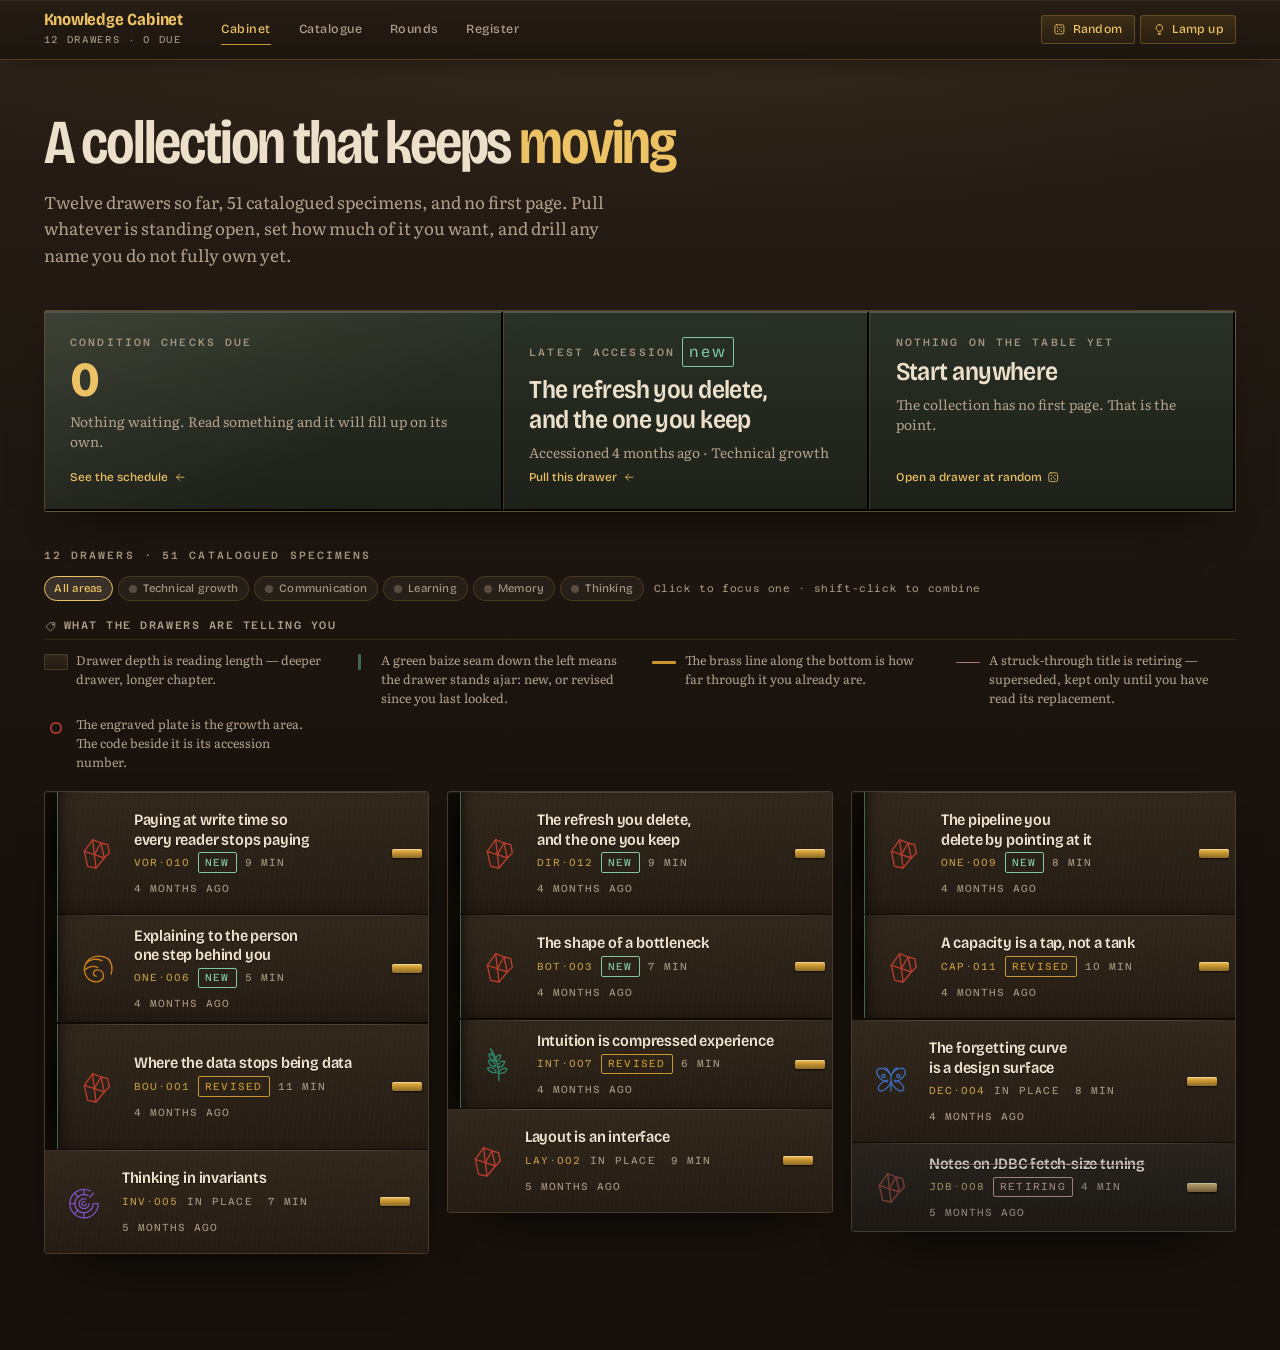
==== commit 87e933ce: "Name the book after the cabinet it lives in Co-authored-by: Copilot App <223556219+Copilot@users.nor" ====
--- a/index.html
+++ b/index.html
@@ -3,7 +3,7 @@
 <head>
 <meta charset="utf-8">
 <meta name="viewport" content="width=device-width, initial-scale=1, viewport-fit=cover">
-<title>Living Book — a collection that keeps moving</title>
+<title>Knowledge Cabinet — a collection that keeps moving</title>
 <meta name="description" content="A personal cabinet of concepts: chapters arrive and retire, extent is a dial, every term opens its catalogue entry, and what you read comes back for a condition check.">
 <meta name="color-scheme" content="dark light">
 <meta name="theme-color" content="#1a1109">
@@ -105,7 +105,7 @@
 <div class="room" id="room">
   <header class="rail">
     <div class="rail-mark">
-      <span class="rail-title">Living Book</span>
+      <span class="rail-title">Knowledge Cabinet</span>
       <span class="rail-sub" id="railSub">private collection</span>
     </div>
     <nav class="rail-cases" aria-label="Cases">
--- a/cabinet.css
+++ b/cabinet.css
@@ -1,4 +1,4 @@
-/* Living Book — the cabinet.
+/* Knowledge Cabinet — the cabinet.
    Walnut carcass, brass fittings, baize linings, one ivory reading table. */
 
 /* ── 1. Tokens ─────────────────────────────────────────────────────────── */
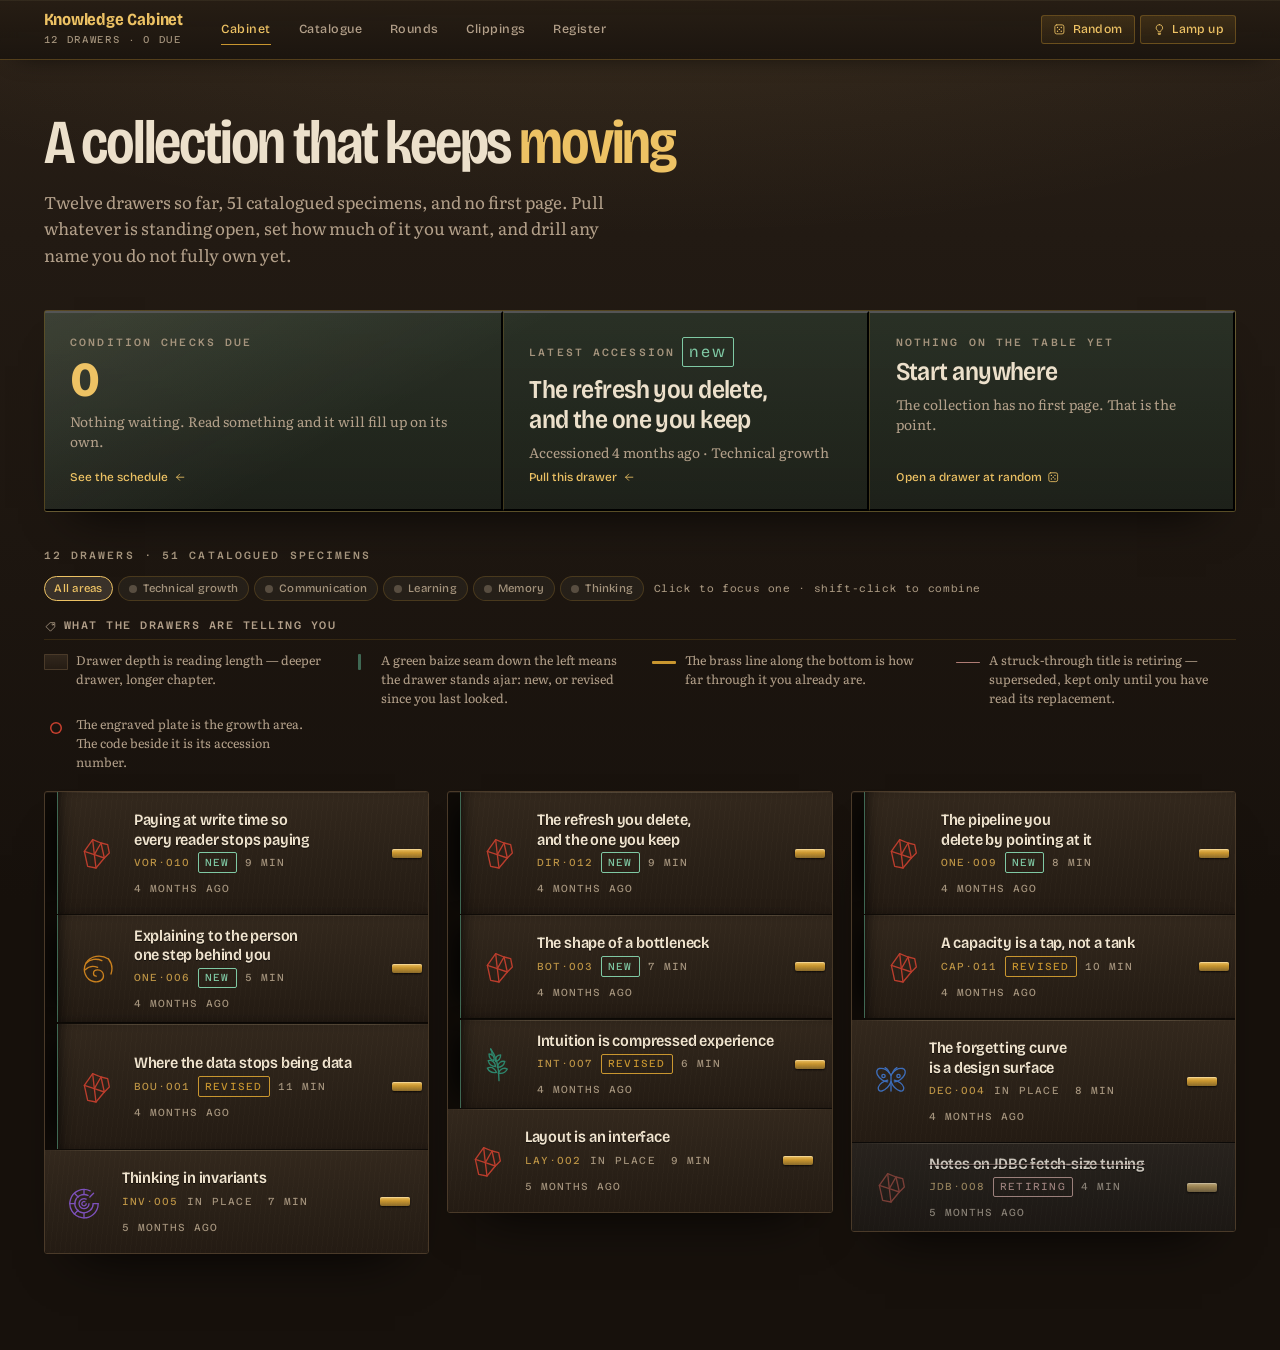
==== commit f8af6614: "content-watch: allow apex simonwillison.net domain in firewall The atom feed is served from the bare" ====
--- a/index.html
+++ b/index.html
@@ -112,6 +112,7 @@
       <button class="plate" data-view="case" aria-current="true">Cabinet</button>
       <button class="plate" data-view="catalogue">Catalogue</button>
       <button class="plate" data-view="rounds">Rounds<span class="plate-count" id="dueBadge" hidden></span></button>
+      <button class="plate" data-view="clippings">Clippings</button>
       <button class="plate" data-view="register">Register</button>
     </nav>
     <div class="rail-tools">
@@ -129,6 +130,8 @@
     <section class="view" id="view-table" data-view="table" hidden></section>
     <section class="view" id="view-catalogue" data-view="catalogue" hidden></section>
     <section class="view" id="view-rounds" data-view="rounds" hidden></section>
+    <section class="view" id="view-clippings" data-view="clippings" hidden></section>
+    <section class="view" id="view-clipreader" data-view="clipreader" hidden></section>
     <section class="view" id="view-register" data-view="register" hidden></section>
   </main>
 </div>
@@ -143,9 +146,10 @@
 
 <div class="toast" id="toast" role="status" aria-live="polite" hidden></div>
 
-<script src="content.js"></script>
-<script src="figures.js"></script>
-<script src="app.js"></script>
+<script src="content.js" defer></script>
+<script src="figures.js" defer></script>
+<script src="clippings.js" defer></script>
+<script src="app.js" defer></script>
 <script>
 /* Offline shell. Service workers need a secure context, so this is a no-op on
    plain http — the book still works, it just is not installable there. */
--- a/cabinet.css
+++ b/cabinet.css
@@ -345,6 +345,8 @@
 .st-evolving { color: var(--brass); }
 .st-retiring { color: #c98f86; }
 .st-live     { color: var(--on-cab-3); border-color: transparent; padding-left: 0; }
+.drawer-readmark { display: inline-flex; align-items: center; gap: .2rem; color: var(--brass); }
+.drawer-readmark .ic { width: .85em; height: .85em; }
 
 .pull {
   width: 30px; height: 9px; border-radius: 2px; flex: none;
@@ -401,27 +403,26 @@
   background: #fbf6ec;
   border: 1px solid var(--ivory-3);
   border-radius: 2px;
-  padding: 1.15rem 1.15rem 1.25rem;
+  padding: 1rem 1.1rem 1.1rem;
   box-shadow: 0 14px 26px -18px rgba(60,44,24,.6);
 }
-.labelcard .spec { width: 48px; height: 48px; margin-bottom: .5rem; }
+.labelcard .spec { width: 40px; height: 40px; margin-bottom: .4rem; }
 .labelcard .lc-title {
-  margin: 0 0 .55rem;
-  font: 600 1.14rem/1.2 var(--sans);
+  margin: 0 0 .4rem;
+  font: 600 1.05rem/1.2 var(--sans);
   font-variation-settings: "wdth" 90;
   letter-spacing: -.02em; color: var(--ink);
   text-wrap: balance;
 }
-.lc-rows { margin: 0; font: 400 .72rem/1.7 var(--mono); color: var(--ink-3); }
-.lc-rows div { display: flex; justify-content: space-between; gap: .6rem; border-top: 1px dotted var(--ivory-3); padding: .2rem 0; }
-.lc-rows div:first-child { border-top: 0; }
+.lc-rows { margin: 0; font: 400 .68rem/1.6 var(--mono); color: var(--ink-3); }
 .lc-rows b { font-weight: 500; color: var(--ink-2); text-transform: none; letter-spacing: 0; }
-.lc-area { display: inline-flex; align-items: center; gap: .4rem; font: 500 .68rem/1 var(--mono); letter-spacing: .13em; text-transform: uppercase; margin-bottom: .7rem; }
+.lc-rows i { font-style: normal; color: var(--ivory-3); padding: 0 .1rem; }
+.lc-area { display: inline-flex; align-items: center; gap: .4rem; font: 500 .64rem/1 var(--mono); letter-spacing: .13em; text-transform: uppercase; margin-bottom: .5rem; }
 
 /* Extent dial */
-.extent { margin-top: 1.15rem; padding-top: 1rem; border-top: 1px solid var(--ivory-3); }
-.extent > .eng { color: var(--ink-3); display: block; margin-bottom: .7rem; }
-.dial { width: 100%; appearance: none; background: transparent; margin: 0 0 .55rem; height: 26px; cursor: pointer; }
+.extent { margin-top: .9rem; padding-top: .8rem; border-top: 1px solid var(--ivory-3); }
+.extent > .eng { color: var(--ink-3); display: block; margin-bottom: .5rem; }
+.dial { width: 100%; appearance: none; background: transparent; margin: 0 0 .45rem; height: 26px; cursor: pointer; }
 .dial::-webkit-slider-runnable-track {
   height: 6px; border-radius: 3px; margin-top: 10px;
   background: linear-gradient(180deg, #cbbca4, #e6dcca);
@@ -448,18 +449,19 @@
   border: 1px solid #7d5f22;
   box-shadow: 0 2px 5px rgba(60,44,24,.5);
 }
-.detents { display: grid; gap: .1rem; }
+/* Depth legend collapses to a segmented row; only the active depth's note is spelled out. */
+.detents { display: grid; grid-template-columns: repeat(4, 1fr); gap: .3rem; }
 .detent {
-  appearance: none; background: none; border: 0; cursor: pointer; text-align: left;
-  padding: .3rem .4rem; border-radius: 2px;
-  display: grid; grid-template-columns: auto 1fr; gap: .5rem; align-items: baseline;
+  appearance: none; background: rgba(120,96,50,.07); border: 1px solid transparent; cursor: pointer; text-align: center;
+  display: flex; align-items: center; justify-content: center;
+  padding: .36rem .2rem; border-radius: 2px;
+  font: 500 .62rem/1.2 var(--mono); letter-spacing: .06em; text-transform: uppercase;
   color: var(--ink-3);
-  transition: background .18s var(--e-out), color .18s var(--e-out);
-}
-.detent b { font: 500 .68rem/1.3 var(--mono); letter-spacing: .1em; text-transform: uppercase; }
-.detent span { font: 400 .74rem/1.35 var(--read); }
-.detent:hover { background: rgba(120,96,50,.09); color: var(--ink-2); }
-.detent[aria-current="true"] { background: rgba(201,150,47,.18); color: var(--ink); }
+  transition: background .18s var(--e-out), color .18s var(--e-out), border-color .18s var(--e-out);
+}
+.detent:hover { background: rgba(120,96,50,.13); color: var(--ink-2); }
+.detent[aria-current="true"] { background: rgba(201,150,47,.22); color: var(--ink); border-color: rgba(201,150,47,.4); }
+.extent-note { margin: .5rem 0 0; font: 400 .74rem/1.4 var(--read); color: var(--ink-2); }
 
 /* Reading column: prose holds its measure, specimens use the whole table. */
 .reading { max-width: 100%; }
@@ -770,11 +772,11 @@
 
 /* ── 8. Register ───────────────────────────────────────────────────────── */
 .ledger { max-width: 1320px; margin: 0 auto; }
-.tallies { display: grid; grid-template-columns: repeat(auto-fit, minmax(155px, 1fr)); gap: 0; border: 1px solid rgba(201,150,47,.24); border-radius: 3px; overflow: hidden; margin-bottom: clamp(1.6rem, 3vw, 2.4rem); }
-.tally { padding: 1.1rem 1.2rem; border-left: 1px solid rgba(201,150,47,.18); background: rgba(255,240,214,.035); }
+.tallies { display: grid; grid-template-columns: repeat(auto-fit, minmax(130px, 1fr)); gap: 0; border: 1px solid rgba(201,150,47,.24); border-radius: 3px; overflow: hidden; margin-bottom: clamp(1.1rem, 2vw, 1.6rem); }
+.tally { display: flex; align-items: baseline; flex-wrap: wrap; gap: .4rem .5rem; padding: .55rem .8rem; border-left: 1px solid rgba(201,150,47,.18); background: rgba(255,240,214,.035); }
 .tally:first-child { border-left: 0; }
-.tally b { display: block; font: 500 clamp(1.6rem, 3vw, 2.15rem)/1 var(--mono); letter-spacing: -.045em; color: var(--brass-lit); }
-.tally span { display: block; margin-top: .4rem; font: 400 .63rem/1.4 var(--mono); letter-spacing: .15em; text-transform: uppercase; color: var(--on-cab-3); }
+.tally b { font: 500 clamp(1.05rem, 1.6vw, 1.3rem)/1 var(--mono); letter-spacing: -.03em; color: var(--brass-lit); white-space: nowrap; }
+.tally span { font: 400 .6rem/1.3 var(--mono); letter-spacing: .12em; text-transform: uppercase; color: var(--on-cab-3); }
 
 .bars { display: grid; gap: .7rem; margin-bottom: clamp(1.8rem, 3.4vw, 2.6rem); }
 .bar-row { display: grid; grid-template-columns: 150px 1fr auto; gap: .9rem; align-items: center; }
@@ -790,6 +792,45 @@
 .log-row time { font: 400 .72rem/1.5 var(--mono); letter-spacing: .06em; color: var(--on-cab-3); }
 .log-row b { font: 500 .9rem/1.4 var(--sans); color: var(--on-cab); }
 .log-row em { font-style: normal; font: 400 .64rem/1.5 var(--mono); letter-spacing: .13em; text-transform: uppercase; }
+
+/* ── 7b. Clippings tray (walnut surface, per the Two-Surface Rule) ───────── */
+.clip-add { display: flex; gap: .5rem; max-width: 1320px; margin: 0 auto clamp(1.4rem, 3vw, 2rem); flex-wrap: wrap; }
+.clip-add input {
+  flex: 1 1 20rem; min-width: 12rem;
+  padding: .5rem .7rem; border-radius: 3px;
+  border: 1px solid rgba(201,150,47,.3);
+  background: rgba(255,240,214,.05); color: var(--on-cab);
+  font: 400 .92rem/1.4 var(--read);
+}
+.clip-add input::placeholder { color: var(--on-cab-3); }
+.clip-add input:focus-visible { outline: 2px solid var(--brass); outline-offset: 1px; }
+
+.clip-list { max-width: 1320px; margin: 0 auto; display: flex; flex-direction: column; }
+.empty-note { padding: 1.4rem .2rem; font: 400 .92rem/1.6 var(--read); color: var(--on-cab-3); }
+
+.clip-row { display: flex; justify-content: space-between; align-items: flex-start; gap: 1rem; padding: 1rem .3rem; border-bottom: 1px solid rgba(201,150,47,.14); flex-wrap: wrap; }
+.clip-main { display: flex; flex-direction: column; gap: .3rem; min-width: 0; flex: 1 1 26rem; }
+.clip-chip {
+  align-self: flex-start; display: inline-flex;
+  padding: .2rem .55rem; border-radius: 999px;
+  background: rgba(255,240,214,.045); border: 1px solid rgba(201,150,47,.22);
+  color: var(--on-cab-2); font: 500 .64rem/1.3 var(--mono); letter-spacing: .08em; text-transform: uppercase;
+}
+.clip-chip.cs-unread { color: var(--brass-lit); border-color: rgba(201,150,47,.45); }
+.clip-chip.cs-error { color: var(--a-comm); border-color: rgba(217,138,31,.4); }
+.clip-chip.cs-promoted { color: var(--a-learn); border-color: rgba(46,143,116,.4); }
+.clip-title {
+  appearance: none; background: none; border: 0; text-align: left; cursor: pointer; padding: 0;
+  font: 600 1.02rem/1.3 var(--sans); color: var(--on-cab); letter-spacing: -.01em;
+}
+.clip-title:hover:not([disabled]) { color: var(--brass-lit); }
+.clip-title[disabled] { cursor: default; color: var(--on-cab-3); }
+.clip-host { font: 400 .74rem/1.4 var(--mono); letter-spacing: .04em; color: var(--on-cab-3); }
+.clip-excerpt { margin: .15rem 0 0; font: 400 .88rem/1.5 var(--read); color: var(--on-cab-2); max-width: 60ch; }
+.clip-err { margin: .15rem 0 0; font: 400 .82rem/1.5 var(--read); color: var(--a-comm); }
+.clip-acts { display: flex; gap: .4rem; flex-wrap: wrap; flex: 0 0 auto; }
+.clip-acts .mini { background: rgba(201,150,47,.11); border-color: rgba(201,150,47,.3); color: var(--brass-lit); }
+.clip-acts .mini:hover { background: rgba(201,150,47,.22); color: var(--brass-lit); }
 
 /* ── 9. Catalogue slip drawer, loupe, toast ────────────────────────────── */
 .slip-veil { position: fixed; inset: 0; z-index: 55; background: rgba(10,7,4,.5); backdrop-filter: blur(2px); animation: fade .25s var(--e-out) both; }
@@ -867,10 +908,6 @@
   .labelcard { position: static; }
   .labelcard .lc-top { display: grid; grid-template-columns: 48px 1fr; gap: .9rem; align-items: center; }
   .labelcard .lc-top .spec { margin: 0; }
-  .extent { display: grid; grid-template-columns: 1fr 1fr; gap: 0 1.2rem; align-items: start; }
-  .extent > .eng { grid-column: 1 / -1; }
-  .dial { grid-column: 1 / -1; }
-  .detents { grid-column: 1 / -1; grid-template-columns: repeat(2, 1fr); }
 }
 @media (max-width: 760px) {
   :root { --rail-h: 54px; }
@@ -885,7 +922,6 @@
   .bay:first-child { border-top: 0; }
   .wall { grid-template-columns: 1fr; }
   .table { padding-inline: clamp(1rem, 4vw, 1.5rem); }
-  .detents { grid-template-columns: 1fr; }
   .bar-row { grid-template-columns: 1fr; gap: .3rem; }
   .bar-num { text-align: left; }
   .log-row { grid-template-columns: 1fr; gap: .15rem; }
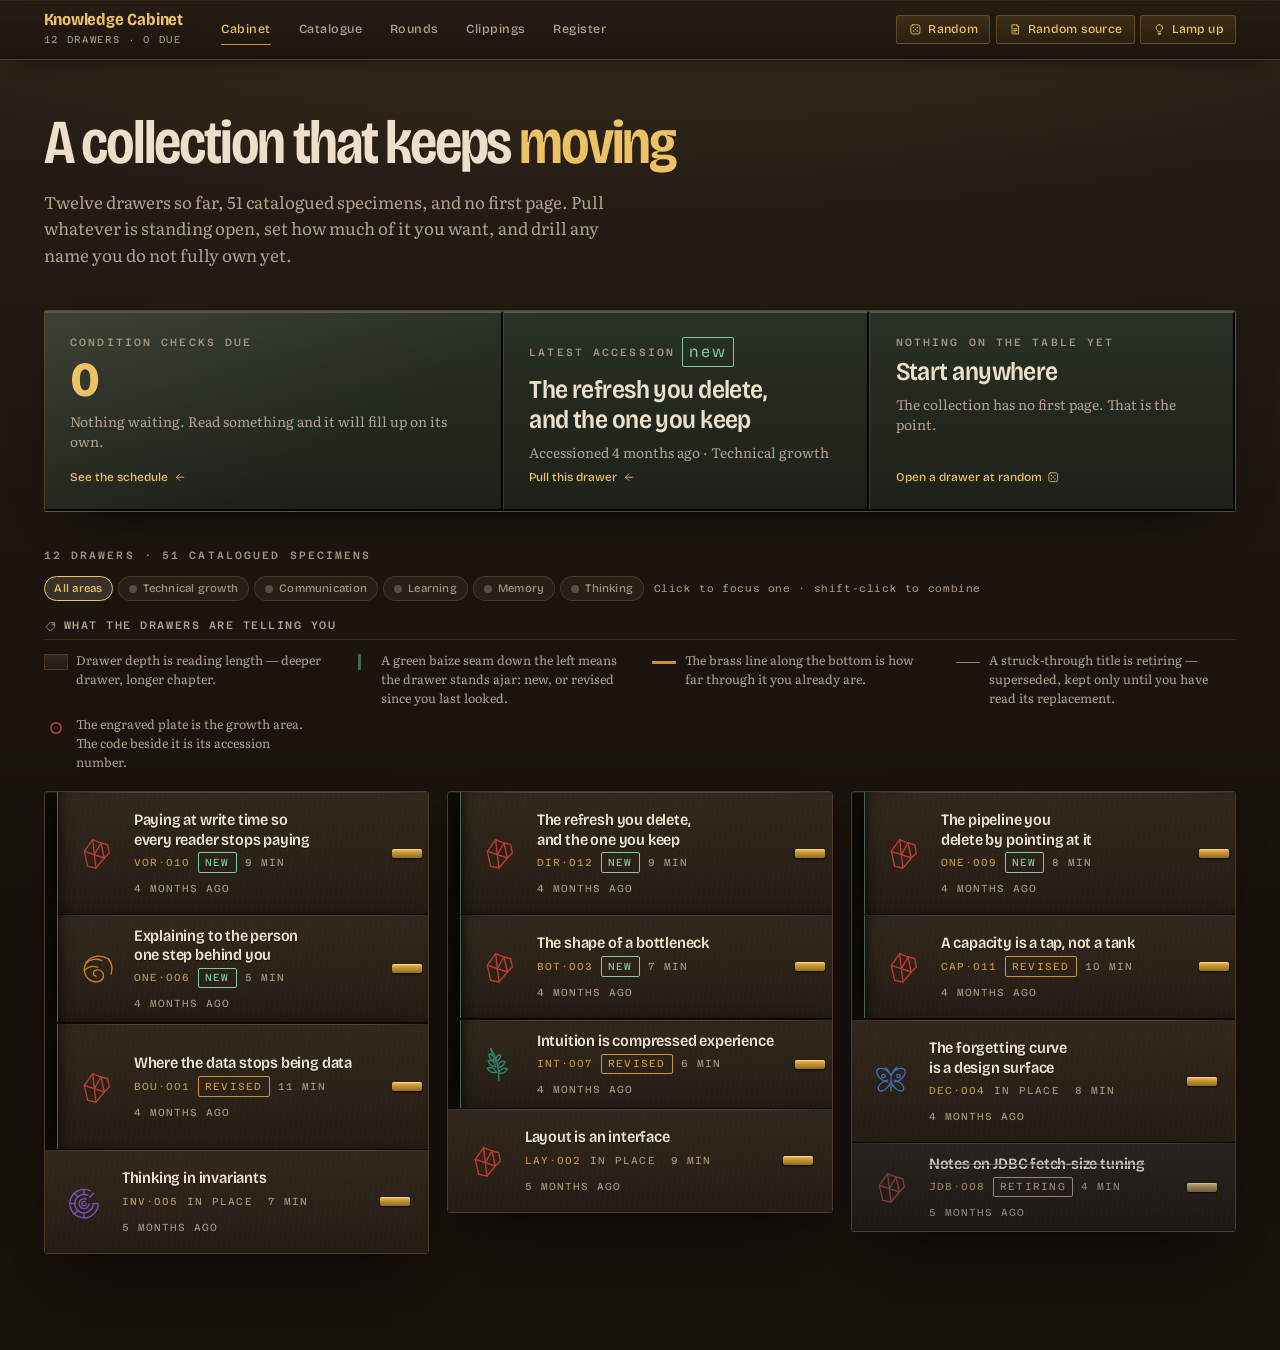
==== commit 251fd607: "Add random-source reader, product-map goals, content-watch commit sources - Reading table: a "Random" ====
--- a/index.html
+++ b/index.html
@@ -97,6 +97,15 @@
     <symbol id="i-tag" viewBox="0 0 24 24">
       <path d="M11.6 3.5H20.5v8.9l-9 9L2.6 12.5Z"/><circle cx="16.6" cy="7.4" r="1.6"/>
     </symbol>
+    <symbol id="i-share" viewBox="0 0 24 24">
+      <path d="M12 3v12M8 7l4-4 4 4"/>
+      <path d="M5 13v5.5A1.5 1.5 0 0 0 6.5 20h11a1.5 1.5 0 0 0 1.5-1.5V13"/>
+    </symbol>
+    <symbol id="i-clipping" viewBox="0 0 24 24">
+      <path d="M6 3.5h9l3 3V20a.5.5 0 0 1-.5.5h-11A.5.5 0 0 1 6 20Z"/>
+      <path d="M15 3.5V6.5h3"/>
+      <path d="M9 11h6M9 14h6M9 17h3.5"/>
+    </symbol>
   </defs>
 </svg>
 
@@ -118,6 +127,9 @@
     <div class="rail-tools">
       <button class="tool" id="randomBtn" title="Open a drawer at random">
         <svg class="ic"><use href="#i-die"></use></svg><span>Random</span>
+      </button>
+      <button class="tool" id="randomSourceBtn" title="Pull a curated source at random and read it here, at reading width">
+        <svg class="ic"><use href="#i-clipping"></use></svg><span>Random source</span>
       </button>
       <button class="tool" id="lampBtn" title="Raise the lamp: brightens the room and lifts cabinet text for longer sessions" aria-pressed="false">
         <svg class="ic"><use href="#i-lamp"></use></svg><span id="lampLabel">Lamp up</span>
--- a/cabinet.css
+++ b/cabinet.css
@@ -373,13 +373,15 @@
 
 /* ── 5. The reading table ──────────────────────────────────────────────── */
 .table-wrap { max-width: 1320px; margin: 0 auto; }
-.table-back {
+.table-toolbar { display: flex; align-items: center; justify-content: space-between; gap: 1rem; }
+.table-back, .table-share {
   display: inline-flex; align-items: center; gap: .45rem;
   appearance: none; background: none; border: 0; cursor: pointer;
   color: var(--on-cab-2); font: 500 .78rem/1 var(--sans);
   padding: .4rem 0; margin-bottom: 1rem;
 }
-.table-back:hover { color: var(--brass-lit); }
+.table-back:hover, .table-share:hover { color: var(--brass-lit); }
+.table-share .ic { width: 1rem; height: 1rem; }
 
 .table {
   display: grid; grid-template-columns: 268px minmax(0, 1fr);
@@ -498,19 +500,62 @@
   text-wrap: pretty;
 }
 .reading ul { margin: 0 0 1.3rem; padding: 0; list-style: none; }
+.reading ol { margin: 0 0 1.3rem; padding: 0; list-style: none; counter-reset: kc-ol; }
 .reading ul li {
   position: relative; padding-left: 1.5rem; margin-bottom: .6rem;
   font: 400 clamp(1.02rem, .3vw + .96rem, 1.13rem)/1.58 var(--read); color: #2b2317;
 }
+.reading ol li {
+  position: relative; padding-left: 1.9rem; margin-bottom: .6rem;
+  font: 400 clamp(1.02rem, .3vw + .96rem, 1.13rem)/1.58 var(--read); color: #2b2317;
+  counter-increment: kc-ol;
+}
 .reading ul li::before {
   content: ""; position: absolute; left: .28rem; top: .68em; width: .42rem; height: .42rem;
   border: 1px solid var(--brass-dim); transform: rotate(45deg);
+}
+.reading ol li::before {
+  content: counter(kc-ol) "."; position: absolute; left: 0; top: 0;
+  font: 400 .95em/1.58 var(--read); color: var(--brass-dim);
+}
+.reading ol[start] { counter-reset: kc-ol calc(attr(start integer) - 1); }
+.reading ul li.task { padding-left: 1.6rem; }
+.reading ul li.task::before { display: none; }
+.reading ul li.task input[type="checkbox"] {
+  position: absolute; left: 0; top: .3em; accent-color: var(--brass-dim);
+}
+/* Nested lists: sit inside the parent <li>, indented one step further and
+   with a little breathing room instead of the block-level paragraph gap. */
+.reading ul ul, .reading ul ol, .reading ol ul, .reading ol ol {
+  margin: .5rem 0 .5rem 1.3rem;
 }
 .reading .aside {
   margin: 1.8rem 0; padding: 1rem 0 1rem 1.2rem;
   border-left: 1px solid var(--brass-dim);
   font: italic 400 1rem/1.55 var(--read); color: var(--ink-2);
 }
+.reading hr {
+  margin: 2rem 0; border: none; border-top: 1px solid var(--ivory-3);
+}
+.reading s { color: var(--ink-2); }
+/* Footnotes: a quiet, separated block at the point they're rendered (end
+   of the article body), matching the Label ramp used elsewhere for
+   ancillary/reference text. */
+.reading .footnotes { margin: 2.2rem 0 0; }
+.reading .footnotes hr { margin: 0 0 1.2rem; }
+.reading .footnotes ol { counter-reset: kc-fn; }
+.reading .footnotes li {
+  padding-left: 1.6rem; margin-bottom: .5rem; counter-increment: kc-fn;
+  font: 400 .88rem/1.55 var(--read); color: var(--ink-2);
+}
+.reading .footnotes li::before {
+  content: counter(kc-fn) "."; position: absolute; left: 0;
+  font: 400 .88em/1.55 var(--read); color: var(--brass-dim);
+}
+.reading sup.fnref a, .reading .fnback {
+  color: var(--brass-dim); text-decoration: none;
+}
+.reading sup.fnref a:hover, .reading .fnback:hover { text-decoration: underline; }
 .reading pre {
   margin: 1.6rem 0; padding: 1.1rem 1.2rem; overflow-x: auto;
   background: #26201a; color: #ede2cf;
@@ -521,6 +566,37 @@
   -webkit-overflow-scrolling: touch;
 }
 .reading pre .cmt { color: #9d8f6f; }
+.reading p code, .reading li code, .reading .aside code, .reading th code, .reading td code {
+  font: 400 .88em/1.4 var(--mono);
+  background: var(--ivory-2);
+  border: 1px solid var(--ivory-3);
+  border-radius: 3px;
+  padding: .1em .35em;
+}
+/* A live mermaid diagram isn't code — undo the dark code-block treatment
+   once mermaid.run() replaces the fence's text with an inline SVG. */
+.reading pre.mermaid {
+  background: var(--ivory); color: var(--ink);
+  border-color: var(--ivory-3);
+  box-shadow: none;
+  padding: 1.2rem; overflow-x: auto; text-align: center;
+}
+.reading pre.mermaid .mermaid-note {
+  margin-top: .6rem; font: 400 .82rem/1.4 var(--read); color: var(--ink-2); text-align: left;
+}
+.reading table {
+  width: 100%; max-width: 100%; margin: 1.6rem 0;
+  border-collapse: collapse;
+  font: 400 .95rem/1.5 var(--read); color: #2b2317;
+}
+.reading th, .reading td {
+  padding: .55rem .8rem; text-align: left; vertical-align: top;
+  border-bottom: 1px solid var(--ivory-3);
+}
+.reading th {
+  font: 500 .66rem/1.3 var(--mono); letter-spacing: .12em; text-transform: uppercase; color: var(--ink-3);
+  border-bottom: 1px solid var(--brass-dim);
+}
 .blk { animation: rise .38s var(--e-out) both; }
 @keyframes rise { from { opacity: 0; transform: translateY(7px); } }
 
@@ -804,6 +880,14 @@
 }
 .clip-add input::placeholder { color: var(--on-cab-3); }
 .clip-add input:focus-visible { outline: 2px solid var(--brass); outline-offset: 1px; }
+
+.clip-bookmarklet {
+  max-width: 1320px; margin: 0 auto clamp(1.4rem, 3vw, 2rem);
+  display: flex; align-items: center; gap: .9rem; flex-wrap: wrap;
+}
+.clip-bookmarklet .btn { display: inline-flex; align-items: center; gap: .4rem; text-decoration: none; white-space: nowrap; }
+.clip-bookmarklet .btn .ic { width: 1rem; height: 1rem; }
+.clip-bookmarklet p { margin: 0; flex: 1 1 20rem; font: 400 .92rem/1.6 var(--read); color: var(--on-cab-3); }
 
 .clip-list { max-width: 1320px; margin: 0 auto; display: flex; flex-direction: column; }
 .empty-note { padding: 1.4rem .2rem; font: 400 .92rem/1.6 var(--read); color: var(--on-cab-3); }
